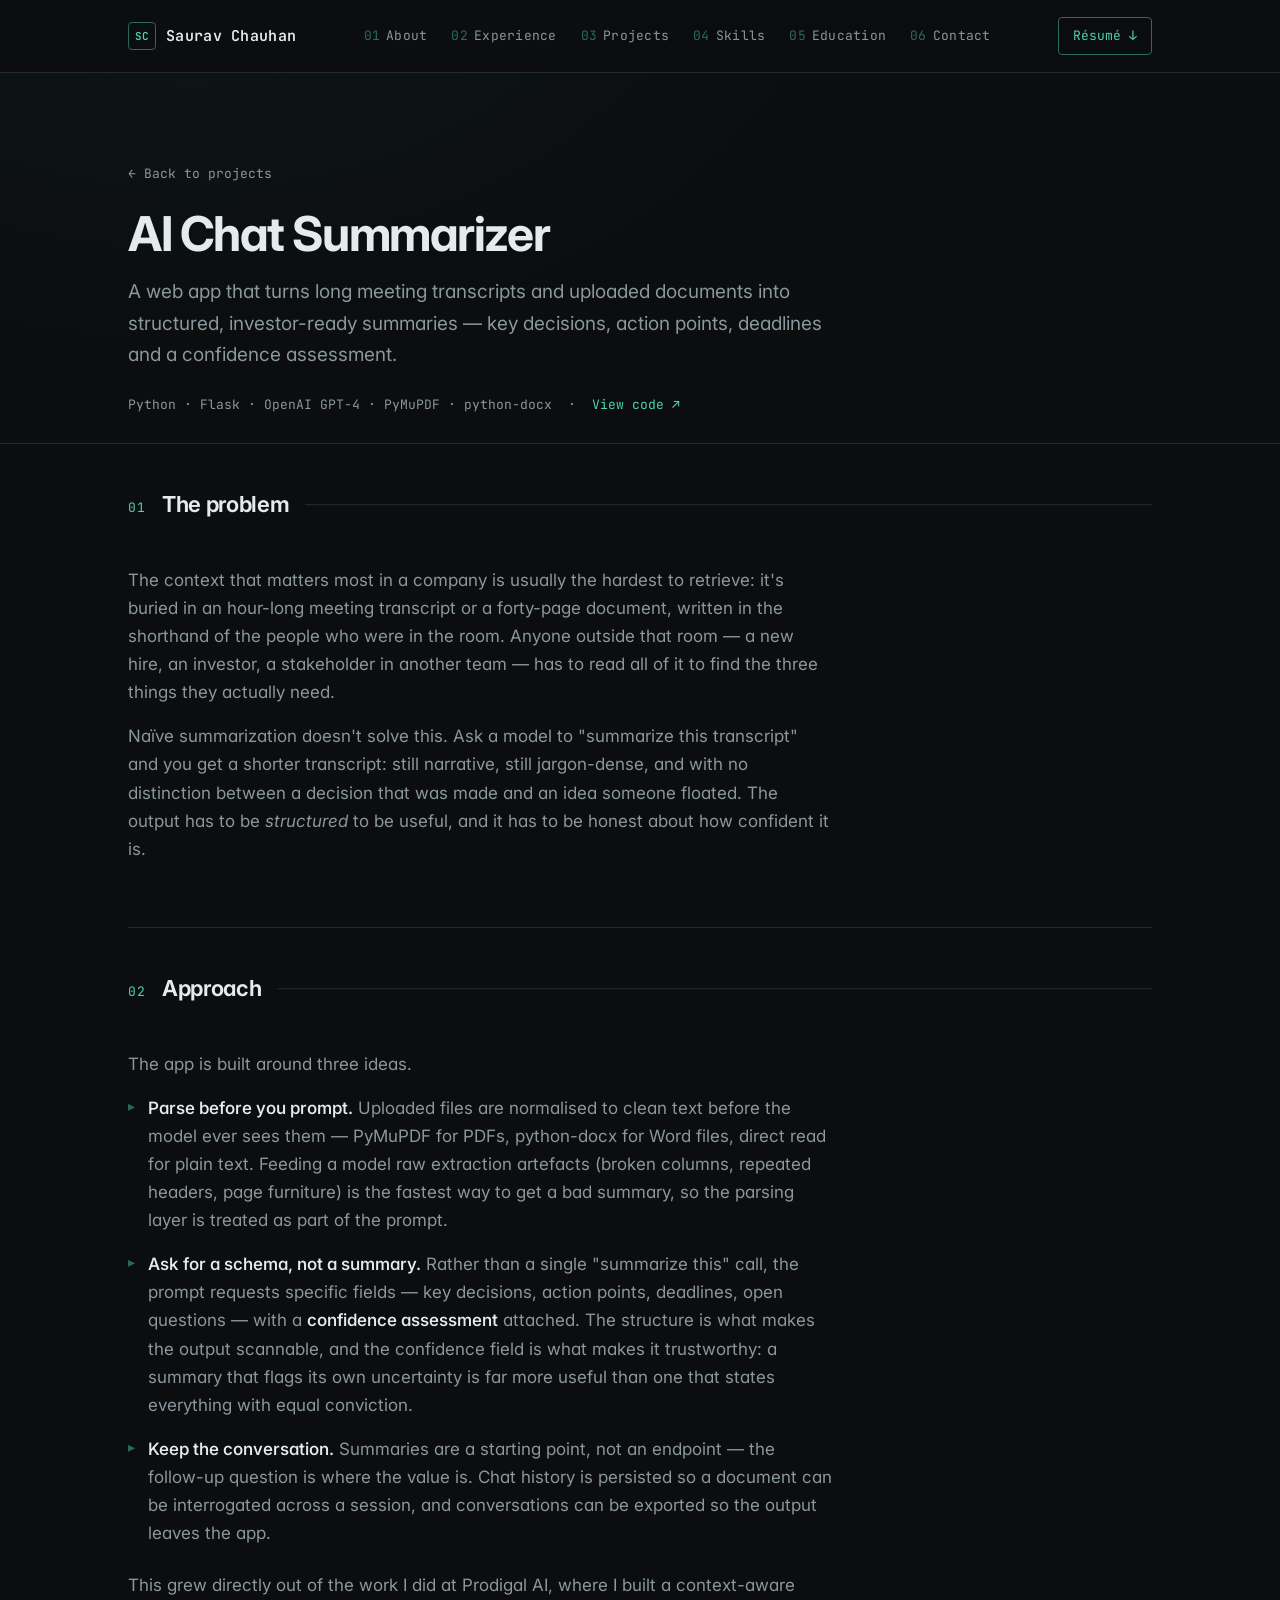
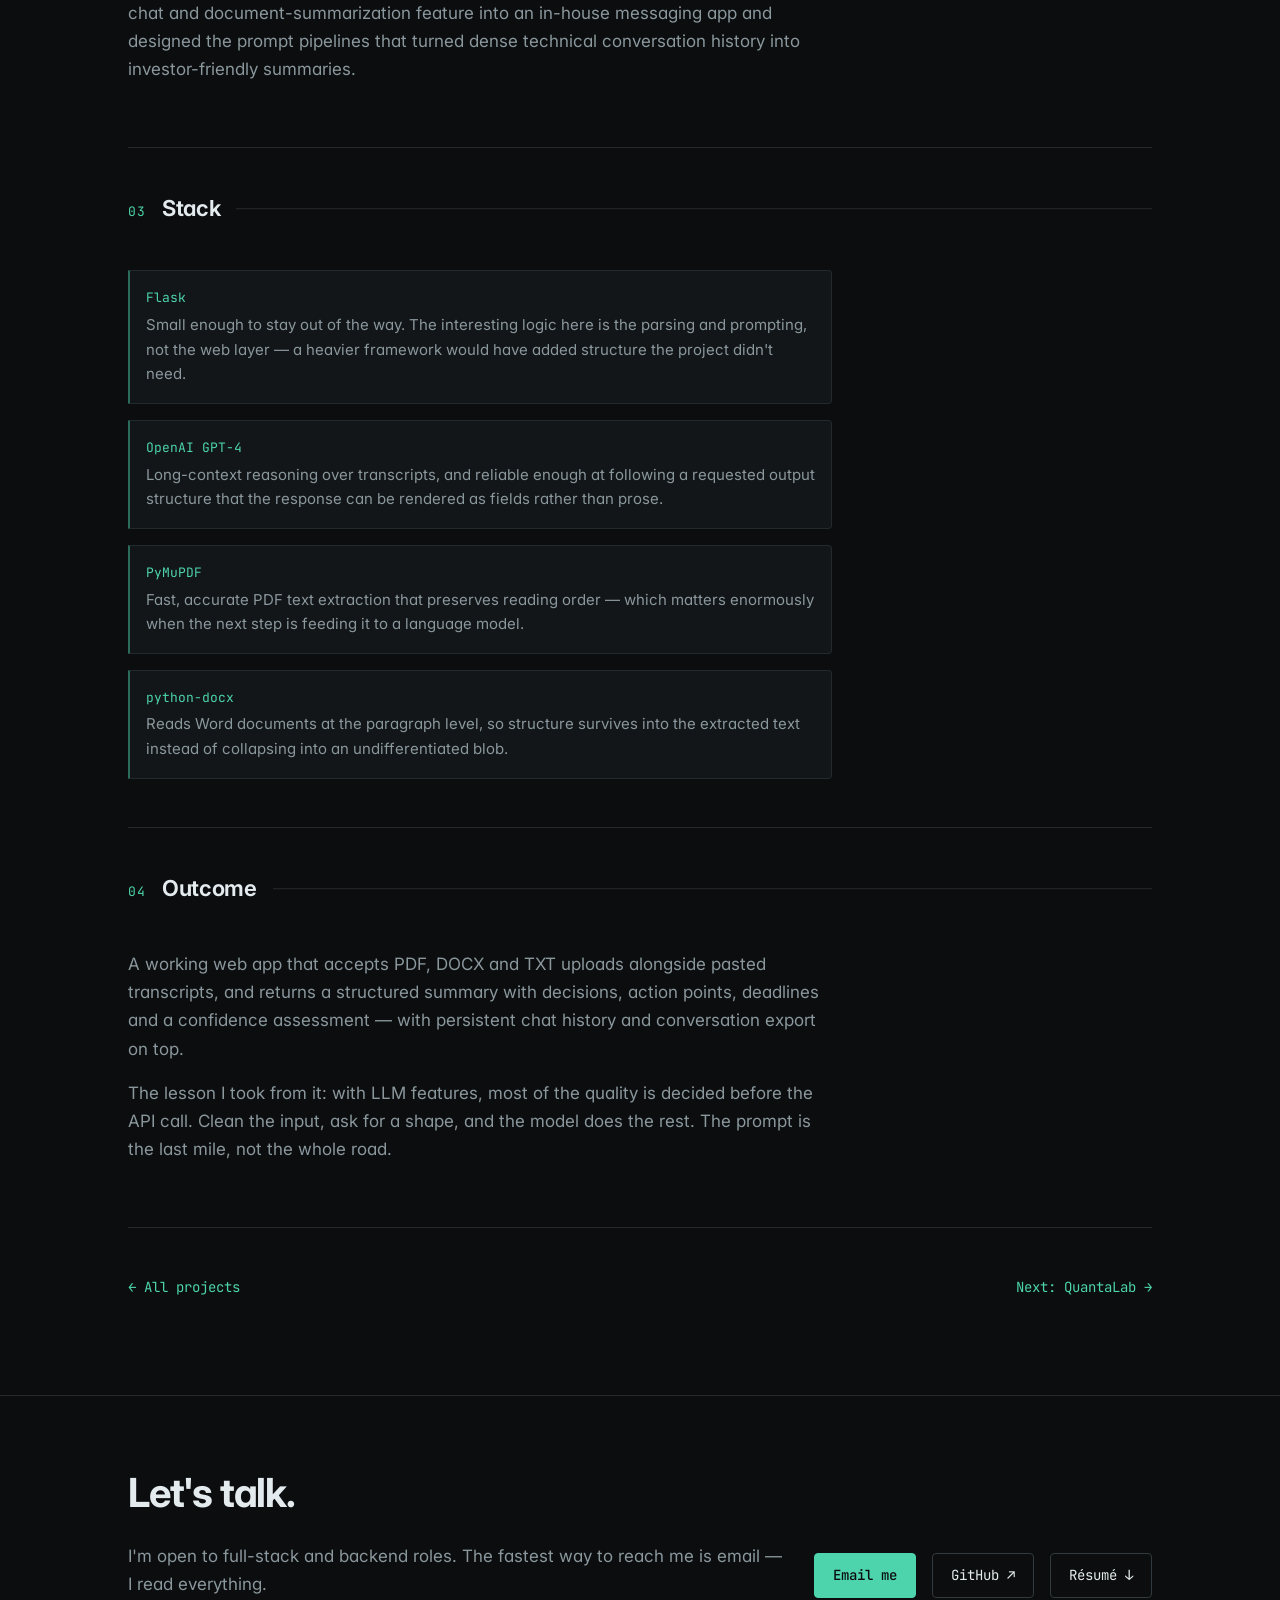
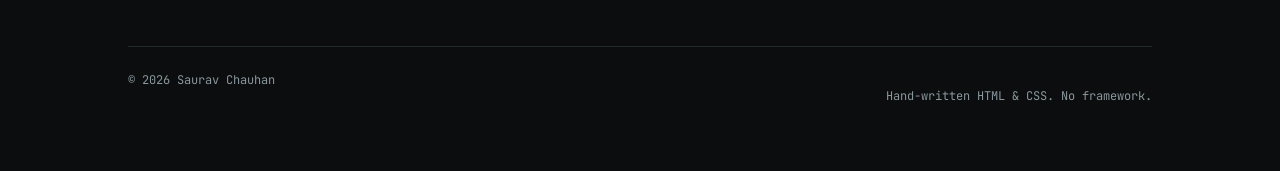
==== projects/ai-chat-summarizer.html @ 9d28c555 "Add files via upload" ====
<!DOCTYPE html>
<html lang="en" class="no-js">
<head>
<meta charset="utf-8">
<meta name="viewport" content="width=device-width, initial-scale=1">
<script>document.documentElement.classList.remove("no-js");</script>

<title>AI Chat Summarizer — Saurav Chauhan</title>
<meta name="description" content="A Flask web app that turns meeting transcripts and uploaded PDF, DOCX and TXT documents into structured, investor-ready summaries using GPT-4 — key decisions, action points, deadlines and a confidence assessment.">
<link rel="canonical" href="https://sauravchauhan666.github.io/projects/ai-chat-summarizer.html">

<meta property="og:type" content="article">
<meta property="og:url" content="https://sauravchauhan666.github.io/projects/ai-chat-summarizer.html">
<meta property="og:title" content="AI Chat Summarizer — Saurav Chauhan">
<meta property="og:description" content="A Flask web app that turns meeting transcripts and uploaded documents into structured, investor-ready summaries using GPT-4.">
<meta name="twitter:card" content="summary">

<link rel="icon" href="/favicon.svg" type="image/svg+xml">
<meta name="theme-color" content="#0b0d0e">

<link rel="preconnect" href="https://fonts.googleapis.com">
<link rel="preconnect" href="https://fonts.gstatic.com" crossorigin>
<link href="https://fonts.googleapis.com/css2?family=Inter:wght@400;500;600;700&family=JetBrains+Mono:wght@400;500&display=swap" rel="stylesheet">
<link rel="stylesheet" href="/assets/styles.css">
</head>

<body>
<a class="skip-link" href="#main">Skip to content</a>
<div class="scroll-progress" aria-hidden="true"></div>

<header class="site-header">
  <div class="container">
    <a class="brand" href="/">
      <span class="brand-mark" aria-hidden="true">SC</span>
      <span class="brand-name">Saurav Chauhan</span>
    </a>

    <nav class="nav" aria-label="Sections">
      <a href="/#about"><span class="nav-num">01</span>About</a>
      <a href="/#experience"><span class="nav-num">02</span>Experience</a>
      <a href="/#projects"><span class="nav-num">03</span>Projects</a>
      <a href="/#skills"><span class="nav-num">04</span>Skills</a>
      <a href="/#education"><span class="nav-num">05</span>Education</a>
      <a href="/#contact"><span class="nav-num">06</span>Contact</a>
    </nav>

    <div class="header-actions">
      <a class="btn-resume" href="/resume.pdf" target="_blank" rel="noopener">Résumé ↓</a>
      <button class="nav-toggle" type="button" aria-expanded="false" aria-controls="nav-mobile">Menu</button>
    </div>
  </div>

  <div class="nav-mobile" id="nav-mobile">
    <ul>
      <li><a href="/#about">01 &nbsp;About</a></li>
      <li><a href="/#experience">02 &nbsp;Experience</a></li>
      <li><a href="/#projects">03 &nbsp;Projects</a></li>
      <li><a href="/#skills">04 &nbsp;Skills</a></li>
      <li><a href="/#education">05 &nbsp;Education</a></li>
      <li><a href="/#contact">06 &nbsp;Contact</a></li>
    </ul>
  </div>
</header>

<main id="main">

  <section class="page-head">
    <div class="container" data-parallax="0.1">
      <a class="back-link" href="/#projects" data-enter>← Back to projects</a>
      <h1 data-enter><span class="mask"><span class="mask-inner">AI Chat Summarizer</span></span></h1>
      <p class="hero-summary" data-enter>
        A web app that turns long meeting transcripts and uploaded documents into structured,
        investor-ready summaries — key decisions, action points, deadlines and a confidence assessment.
      </p>
      <p class="page-meta" data-enter>
        <span>Python · Flask · OpenAI GPT-4 · PyMuPDF · python-docx</span>
        <span aria-hidden="true">·</span>
        <a href="https://github.com/SauravChauhan666/AI-Chat-Summarizer" target="_blank" rel="noopener">View code ↗</a>
      </p>
    </div>
  </section>

  <div class="container">

    <section class="detail-block reveal">
      <div class="section-head">
        <span class="section-num">01</span>
        <h2>The problem</h2>
        <span class="section-rule" aria-hidden="true"></span>
      </div>
      <div class="prose">
        <p>
          The context that matters most in a company is usually the hardest to retrieve: it's buried in an
          hour-long meeting transcript or a forty-page document, written in the shorthand of the people who
          were in the room. Anyone outside that room — a new hire, an investor, a stakeholder in another
          team — has to read all of it to find the three things they actually need.
        </p>
        <p>
          Naïve summarization doesn't solve this. Ask a model to "summarize this transcript" and you get a
          shorter transcript: still narrative, still jargon-dense, and with no distinction between a decision
          that was made and an idea someone floated. The output has to be <em>structured</em> to be useful,
          and it has to be honest about how confident it is.
        </p>
      </div>
    </section>

    <section class="detail-block reveal">
      <div class="section-head">
        <span class="section-num">02</span>
        <h2>Approach</h2>
        <span class="section-rule" aria-hidden="true"></span>
      </div>
      <div class="prose">
        <p>The app is built around three ideas.</p>
      </div>
      <ul class="bullets" style="margin-top: 1rem;">
        <li>
          <strong>Parse before you prompt.</strong> Uploaded files are normalised to clean text before the
          model ever sees them — PyMuPDF for PDFs, python-docx for Word files, direct read for plain text.
          Feeding a model raw extraction artefacts (broken columns, repeated headers, page furniture) is the
          fastest way to get a bad summary, so the parsing layer is treated as part of the prompt.
        </li>
        <li>
          <strong>Ask for a schema, not a summary.</strong> Rather than a single "summarize this" call, the
          prompt requests specific fields — key decisions, action points, deadlines, open questions — with a
          <strong>confidence assessment</strong> attached. The structure is what makes the output scannable,
          and the confidence field is what makes it trustworthy: a summary that flags its own uncertainty is
          far more useful than one that states everything with equal conviction.
        </li>
        <li>
          <strong>Keep the conversation.</strong> Summaries are a starting point, not an endpoint — the
          follow-up question is where the value is. Chat history is persisted so a document can be
          interrogated across a session, and conversations can be exported so the output leaves the app.
        </li>
      </ul>
      <div class="prose" style="margin-top: 1.5rem;">
        <p class="muted">
          This grew directly out of the work I did at Prodigal AI, where I built a context-aware chat and
          document-summarization feature into an in-house messaging app and designed the prompt pipelines
          that turned dense technical conversation history into investor-friendly summaries.
        </p>
      </div>
    </section>

    <section class="detail-block reveal">
      <div class="section-head">
        <span class="section-num">03</span>
        <h2>Stack</h2>
        <span class="section-rule" aria-hidden="true"></span>
      </div>
      <ul class="stack-list" data-stagger>
        <li>
          <span class="stack-name">Flask</span>
          <span class="stack-why">Small enough to stay out of the way. The interesting logic here is the
            parsing and prompting, not the web layer — a heavier framework would have added structure the
            project didn't need.</span>
        </li>
        <li>
          <span class="stack-name">OpenAI GPT-4</span>
          <span class="stack-why">Long-context reasoning over transcripts, and reliable enough at following
            a requested output structure that the response can be rendered as fields rather than prose.</span>
        </li>
        <li>
          <span class="stack-name">PyMuPDF</span>
          <span class="stack-why">Fast, accurate PDF text extraction that preserves reading order —
            which matters enormously when the next step is feeding it to a language model.</span>
        </li>
        <li>
          <span class="stack-name">python-docx</span>
          <span class="stack-why">Reads Word documents at the paragraph level, so structure survives into
            the extracted text instead of collapsing into an undifferentiated blob.</span>
        </li>
      </ul>
    </section>

    <section class="detail-block reveal">
      <div class="section-head">
        <span class="section-num">04</span>
        <h2>Outcome</h2>
        <span class="section-rule" aria-hidden="true"></span>
      </div>
      <div class="prose">
        <p>
          A working web app that accepts PDF, DOCX and TXT uploads alongside pasted transcripts, and returns
          a structured summary with decisions, action points, deadlines and a confidence assessment — with
          persistent chat history and conversation export on top.
        </p>
        <p class="muted">
          The lesson I took from it: with LLM features, most of the quality is decided before the API call.
          Clean the input, ask for a shape, and the model does the rest. The prompt is the last mile, not
          the whole road.
        </p>
      </div>
    </section>

    <nav class="page-nav" aria-label="Project navigation">
      <a href="/#projects">← All projects</a>
      <a href="/projects/quantalab.html">Next: QuantaLab →</a>
    </nav>

  </div>
</main>

<footer class="site-footer">
  <div class="container">
    <div class="footer-top">
      <div>
        <h2>Let's talk.</h2>
        <p class="muted prose">
          I'm open to full-stack and backend roles. The fastest way to reach me is email — I read everything.
        </p>
      </div>
      <ul class="contact-links">
        <li><a class="btn btn-primary" href="mailto:2401sauravchauhan@gmail.com">Email me</a></li>
        <li><a class="btn" href="https://github.com/SauravChauhan666" target="_blank" rel="noopener">GitHub ↗</a></li>
        <li><a class="btn" href="/resume.pdf" target="_blank" rel="noopener">Résumé ↓</a></li>
      </ul>
    </div>
    <div class="footer-bottom">
      <p>© 2026 Saurav Chauhan</p>
      <p>Hand-written HTML &amp; CSS. No framework.</p>
    </div>
  </div>
</footer>

<script src="/assets/main.js" defer></script>
</body>
</html>
---- assets/styles.css ----
/* ==========================================================================
   Saurav Chauhan — portfolio
   Single stylesheet, shared by every page.

   Structure:
     1. Tokens          design system, the only place raw values live
     2. Reset & base
     3. Layout          container, section rhythm
     4. Header / nav
     5. Hero
     6. Prose & headings
     7. Experience timeline
     8. Project cards
     9. Skills
    10. Project detail pages
    11. Footer
    12. Motion & reveal
   ========================================================================== */


/* 1. Tokens ================================================================ */

:root {
  /* Palette — near-black base, one accent used sparingly */
  --bg:          #0b0d0e;
  --surface:     #121618;
  --surface-2:   #171c1f;
  --border:      #232a2e;
  --border-lit:  #313a3f;
  --text:        #e4ebee;
  --muted:       #8a979d;
  --accent:      #4dd4ac;
  --accent-dim:  #2a6b5a;

  /* Type */
  --font-sans: "Inter", ui-sans-serif, system-ui, -apple-system, "Segoe UI", sans-serif;
  --font-mono: "JetBrains Mono", ui-monospace, "SF Mono", "Cascadia Code", Menlo, monospace;

  /* Spacing — 8px rhythm */
  --s-1: 0.5rem;
  --s-2: 1rem;
  --s-3: 1.5rem;
  --s-4: 2rem;
  --s-6: 3rem;
  --s-8: 4rem;
  --s-12: 6rem;
  --s-16: 8rem;

  /* Measure */
  --container: 68rem;
  --prose: 44rem;

  --radius: 4px;
  --ease: cubic-bezier(0.4, 0, 0.2, 1);
  /* Decelerating curve for entrances — fast out of the gate, long soft landing */
  --ease-out: cubic-bezier(0.22, 1, 0.36, 1);
}


/* 2. Reset & base ========================================================== */

*,
*::before,
*::after { box-sizing: border-box; }

* { margin: 0; }

html {
  -webkit-text-size-adjust: 100%;
  scroll-behavior: smooth;
  /* Sticky header is ~4.5rem; keep anchored sections clear of it */
  scroll-padding-top: 6rem;
}

/* main.js runs its own eased scrolling and animates anchor jumps itself.
   Native smooth scrolling would fight it, so it is switched off once JS is in. */
html.js-scroll { scroll-behavior: auto; }

body {
  background: var(--bg);
  color: var(--text);
  font-family: var(--font-sans);
  font-size: 1.0625rem;
  line-height: 1.65;
  font-feature-settings: "cv02", "cv03", "cv04", "cv11";
  -webkit-font-smoothing: antialiased;
  text-rendering: optimizeLegibility;
  /* Faint top-left glow so the near-black never reads as flat */
  background-image:
    radial-gradient(60rem 40rem at 15% -10%, rgba(77, 212, 172, 0.055), transparent 70%);
  background-repeat: no-repeat;
  background-attachment: fixed;
}

img, svg { display: block; max-width: 100%; }

a {
  color: var(--accent);
  text-decoration: none;
  transition: color 150ms var(--ease);
}

a:hover { color: var(--text); }

/* Visible focus on every interactive element — dark themes lose these easily */
a:focus-visible,
button:focus-visible {
  outline: 2px solid var(--accent);
  outline-offset: 3px;
  border-radius: 2px;
}

::selection {
  background: var(--accent);
  color: var(--bg);
}

.skip-link {
  position: absolute;
  left: var(--s-2);
  top: -4rem;
  z-index: 100;
  padding: var(--s-1) var(--s-2);
  background: var(--accent);
  color: var(--bg);
  font-family: var(--font-mono);
  font-size: 0.8125rem;
  border-radius: var(--radius);
  transition: top 150ms var(--ease);
}

.skip-link:focus {
  top: var(--s-2);
  color: var(--bg);
}


/* 3. Layout ================================================================ */

.container {
  width: 100%;
  max-width: var(--container);
  margin-inline: auto;
  padding-inline: var(--s-3);
}

@media (min-width: 48rem) {
  .container { padding-inline: var(--s-4); }
}

.section {
  padding-block: var(--s-12);
  border-top: 1px solid var(--border);
}

.section:first-of-type { border-top: 0; }

.prose { max-width: var(--prose); }


/* 4. Header / nav ========================================================== */

.site-header {
  position: sticky;
  top: 0;
  z-index: 50;
  background: rgba(11, 13, 14, 0.82);
  backdrop-filter: blur(12px);
  -webkit-backdrop-filter: blur(12px);
  border-bottom: 1px solid var(--border);
}

.site-header .container {
  display: flex;
  align-items: center;
  justify-content: space-between;
  gap: var(--s-3);
  height: 4.5rem;
}

.brand {
  display: inline-flex;
  align-items: center;
  gap: 0.625rem;
  font-family: var(--font-mono);
  font-size: 0.9375rem;
  font-weight: 600;
  color: var(--text);
  letter-spacing: 0.02em;
}

.brand:hover { color: var(--accent); }

/* On narrow phones the résumé button and menu toggle leave no room for the full
   name — drop to the SC mark. The <h1> two lines down still says it in full. */
.brand-name { display: none; }

@media (min-width: 26rem) {
  .brand-name { display: inline; white-space: nowrap; }
}

.brand-mark {
  display: grid;
  place-items: center;
  width: 1.75rem;
  height: 1.75rem;
  border: 1px solid var(--accent-dim);
  border-radius: var(--radius);
  color: var(--accent);
  font-size: 0.6875rem;
  letter-spacing: 0.04em;
}

.nav {
  display: none;
  align-items: center;
  gap: var(--s-3);
}

/* Six numbered links + brand + résumé button need real room before unstacking */
@media (min-width: 64rem) {
  .nav { display: flex; }
}

.nav a {
  font-family: var(--font-mono);
  font-size: 0.8125rem;
  color: var(--muted);
  letter-spacing: 0.02em;
  padding-block: 0.25rem;
  border-bottom: 1px solid transparent;
}

.nav a:hover { color: var(--text); }

/* Scroll-spy state, set by main.js */
.nav a.is-active {
  color: var(--accent);
  border-bottom-color: var(--accent);
}

.nav-num {
  color: var(--accent-dim);
  margin-right: 0.375rem;
}

.nav a:hover .nav-num,
.nav a.is-active .nav-num { color: var(--accent); }

/* Resume button — the one persistent call to action */
.btn-resume {
  display: inline-flex;
  align-items: center;
  gap: 0.5rem;
  padding: 0.4375rem 0.875rem;
  border: 1px solid var(--accent-dim);
  border-radius: var(--radius);
  font-family: var(--font-mono);
  font-size: 0.8125rem;
  color: var(--accent);
  white-space: nowrap;
  transition: background 150ms var(--ease), border-color 150ms var(--ease),
              color 150ms var(--ease), transform 200ms var(--ease-out);
}

.btn-resume:hover {
  background: rgba(77, 212, 172, 0.1);
  border-color: var(--accent);
  color: var(--accent);
}

/* Mobile menu toggle */
.nav-toggle {
  display: inline-flex;
  align-items: center;
  gap: 0.5rem;
  background: none;
  border: 1px solid var(--border-lit);
  border-radius: var(--radius);
  color: var(--muted);
  font-family: var(--font-mono);
  font-size: 0.8125rem;
  padding: 0.4375rem 0.75rem;
  cursor: pointer;
  transition: color 150ms var(--ease), border-color 150ms var(--ease);
}

.nav-toggle:hover { color: var(--text); border-color: var(--accent-dim); }

@media (min-width: 64rem) {
  .nav-toggle { display: none; }
}

.header-actions {
  display: flex;
  align-items: center;
  gap: var(--s-2);
}

/* Mobile drawer */
.nav-mobile {
  display: none;
  border-top: 1px solid var(--border);
  background: var(--bg);
}

.nav-mobile.is-open { display: block; }

@media (min-width: 64rem) {
  .nav-mobile.is-open { display: none; }
}

.nav-mobile ul {
  list-style: none;
  padding: var(--s-2) 0;
  margin: 0;
}

.nav-mobile a {
  display: block;
  padding: 0.625rem var(--s-3);
  font-family: var(--font-mono);
  font-size: 0.9375rem;
  color: var(--muted);
}

.nav-mobile a:hover { color: var(--accent); background: var(--surface); }


/* 5. Hero ================================================================== */

.hero {
  padding-block: clamp(var(--s-8), 12vw, var(--s-16)) var(--s-12);
}

.hero-eyebrow {
  display: inline-flex;
  align-items: center;
  gap: 0.5rem;
  font-family: var(--font-mono);
  font-size: 0.8125rem;
  letter-spacing: 0.06em;
  text-transform: uppercase;
  color: var(--muted);
  margin-bottom: var(--s-3);
}

.status-dot {
  width: 0.5rem;
  height: 0.5rem;
  border-radius: 50%;
  background: var(--accent);
  box-shadow: 0 0 0 3px rgba(77, 212, 172, 0.15);
}

.hero h1 {
  font-size: clamp(2.5rem, 7vw, 4.5rem);
  line-height: 1.02;
  letter-spacing: -0.035em;
  font-weight: 700;
  margin-bottom: var(--s-3);
}

.hero-role {
  font-family: var(--font-mono);
  font-size: clamp(0.875rem, 2vw, 1rem);
  color: var(--accent);
  letter-spacing: 0.01em;
  margin-bottom: var(--s-3);
}

.hero-role .sep { color: var(--border-lit); margin-inline: 0.5rem; }

.hero-summary {
  max-width: var(--prose);
  font-size: clamp(1.0625rem, 2vw, 1.1875rem);
  color: var(--muted);
  margin-bottom: var(--s-4);
}

.hero-summary strong { color: var(--text); font-weight: 500; }

.hero-actions {
  display: flex;
  flex-wrap: wrap;
  gap: var(--s-2);
}

.btn {
  display: inline-flex;
  align-items: center;
  gap: 0.5rem;
  padding: 0.625rem 1.125rem;
  border-radius: var(--radius);
  font-family: var(--font-mono);
  font-size: 0.875rem;
  border: 1px solid var(--border-lit);
  color: var(--text);
  transition: background 150ms var(--ease), border-color 150ms var(--ease),
              color 150ms var(--ease), transform 200ms var(--ease-out);
}

.btn:hover { border-color: var(--accent-dim); color: var(--accent); background: var(--surface); }

.btn-primary {
  background: var(--accent);
  border-color: var(--accent);
  color: var(--bg);
  font-weight: 500;
}

.btn-primary:hover {
  background: #5ee0b8;
  border-color: #5ee0b8;
  color: var(--bg);
}


/* 6. Prose & headings ====================================================== */

.section-head {
  display: flex;
  align-items: baseline;
  gap: var(--s-2);
  margin-bottom: var(--s-6);
}

.section-num {
  font-family: var(--font-mono);
  font-size: 0.8125rem;
  color: var(--accent);
  letter-spacing: 0.08em;
  flex-shrink: 0;
}

.section-head h2 {
  font-size: clamp(1.5rem, 3vw, 2rem);
  line-height: 1.15;
  letter-spacing: -0.02em;
  font-weight: 650;
}

/* Hairline that runs to the right edge of the heading row */
.section-rule {
  flex: 1;
  height: 1px;
  background: var(--border);
  transform: translateY(-0.4em);
}

.lead { font-size: 1.125rem; }

p + p { margin-top: var(--s-2); }

.muted { color: var(--muted); }

.mono {
  font-family: var(--font-mono);
  font-size: 0.8125rem;
  letter-spacing: 0.02em;
}


/* 7. Experience timeline =================================================== */

.timeline {
  display: grid;
  gap: var(--s-8);
}

.job {
  display: grid;
  gap: var(--s-2);
}

@media (min-width: 56rem) {
  .job {
    grid-template-columns: 11rem 1fr;
    gap: var(--s-4);
  }
}

.job-date {
  font-family: var(--font-mono);
  font-size: 0.8125rem;
  color: var(--muted);
  letter-spacing: 0.02em;
  padding-top: 0.3rem;
}

.job-body {
  position: relative;
  padding-left: var(--s-3);
  border-left: 1px solid var(--border);
}

/* Node on the timeline rail */
.job-body::before {
  content: "";
  position: absolute;
  left: -4.5px;
  top: 0.7rem;
  width: 8px;
  height: 8px;
  border-radius: 50%;
  background: var(--accent);
}

.job h3 {
  font-size: 1.25rem;
  font-weight: 600;
  letter-spacing: -0.01em;
}

.job-role {
  font-family: var(--font-mono);
  font-size: 0.8125rem;
  color: var(--accent);
  margin-bottom: var(--s-2);
}

.job-role .sep { color: var(--border-lit); margin-inline: 0.5rem; }

.job-meta {
  font-family: var(--font-mono);
  font-size: 0.75rem;
  color: var(--muted);
  margin-bottom: var(--s-2);
}

.bullets {
  list-style: none;
  padding: 0;
  display: grid;
  gap: var(--s-2);
  max-width: var(--prose);
}

.bullets li {
  position: relative;
  padding-left: 1.25rem;
  color: var(--muted);
}

.bullets li::before {
  content: "▸";
  position: absolute;
  left: 0;
  color: var(--accent-dim);
  font-size: 0.875rem;
}

.bullets strong { color: var(--text); font-weight: 550; }


/* 8. Project cards ========================================================= */

.card-grid {
  display: grid;
  gap: var(--s-3);
  grid-template-columns: 1fr;
}

@media (min-width: 44rem) {
  .card-grid { grid-template-columns: repeat(2, 1fr); }
}

@media (min-width: 68rem) {
  .card-grid { grid-template-columns: repeat(3, 1fr); }
}

.card {
  display: flex;
  flex-direction: column;
  gap: var(--s-2);
  padding: var(--s-3);
  background: var(--surface);
  border: 1px solid var(--border);
  border-radius: var(--radius);
  transition: border-color 200ms var(--ease), background 200ms var(--ease), transform 200ms var(--ease);
}

.card:hover {
  border-color: var(--accent-dim);
  background: var(--surface-2);
  transform: translateY(-2px);
}

.card-index {
  font-family: var(--font-mono);
  font-size: 0.75rem;
  color: var(--accent-dim);
  letter-spacing: 0.08em;
}

.card h3 {
  font-size: 1.125rem;
  font-weight: 600;
  letter-spacing: -0.01em;
}

.card h3 a { color: var(--text); }

.card:hover h3 a { color: var(--accent); }

.card p {
  color: var(--muted);
  font-size: 0.9375rem;
  flex: 1;
}

.tags {
  display: flex;
  flex-wrap: wrap;
  gap: 0.375rem;
  list-style: none;
  padding: 0;
}

.tags li {
  font-family: var(--font-mono);
  font-size: 0.6875rem;
  letter-spacing: 0.02em;
  color: var(--muted);
  padding: 0.1875rem 0.5rem;
  border: 1px solid var(--border-lit);
  border-radius: 2px;
}

.card-links {
  display: flex;
  gap: var(--s-2);
  font-family: var(--font-mono);
  font-size: 0.8125rem;
  padding-top: var(--s-1);
  border-top: 1px solid var(--border);
}


/* 9. Skills ================================================================ */

.skills-grid {
  display: grid;
  gap: var(--s-4);
  grid-template-columns: 1fr;
}

@media (min-width: 44rem) {
  .skills-grid { grid-template-columns: repeat(2, 1fr); }
}

@media (min-width: 68rem) {
  .skills-grid { grid-template-columns: repeat(3, 1fr); }
}

.skill-group h3 {
  font-family: var(--font-mono);
  font-size: 0.75rem;
  text-transform: uppercase;
  letter-spacing: 0.1em;
  color: var(--accent);
  padding-bottom: var(--s-1);
  margin-bottom: var(--s-2);
  border-bottom: 1px solid var(--border);
}

.skill-group ul {
  list-style: none;
  padding: 0;
  display: flex;
  flex-wrap: wrap;
  gap: 0.375rem;
}

.skill-group li {
  font-family: var(--font-mono);
  font-size: 0.75rem;
  color: var(--muted);
  padding: 0.25rem 0.5rem;
  background: var(--surface);
  border: 1px solid var(--border);
  border-radius: 2px;
}

/* Education / certifications */
.edu {
  display: grid;
  gap: var(--s-2);
  max-width: var(--prose);
}

@media (min-width: 56rem) {
  .edu { grid-template-columns: 11rem 1fr; gap: var(--s-4); max-width: none; }
}

.edu h3 { font-size: 1.125rem; font-weight: 600; }


/* 10. Project detail pages ================================================= */

.page-head {
  padding-block: var(--s-8) var(--s-6);
  border-bottom: 1px solid var(--border);
}

.back-link {
  display: inline-flex;
  align-items: center;
  gap: 0.5rem;
  font-family: var(--font-mono);
  font-size: 0.8125rem;
  color: var(--muted);
  margin-bottom: var(--s-3);
}

.back-link:hover { color: var(--accent); }

.page-head h1 {
  font-size: clamp(2rem, 5vw, 3rem);
  line-height: 1.08;
  letter-spacing: -0.03em;
  font-weight: 700;
  margin-bottom: var(--s-2);
}

.page-head .hero-summary { margin-bottom: var(--s-3); }

.page-meta {
  display: flex;
  flex-wrap: wrap;
  align-items: center;
  gap: var(--s-2);
  font-family: var(--font-mono);
  font-size: 0.8125rem;
  color: var(--muted);
}

/* Numbered content blocks on detail pages */
.detail-block { padding-block: var(--s-6); border-top: 1px solid var(--border); }
.detail-block:first-of-type { border-top: 0; }

.detail-block h2 {
  font-size: 1.375rem;
  font-weight: 650;
  letter-spacing: -0.015em;
}

.detail-block p,
.detail-block .bullets { color: var(--muted); }

.detail-block .prose p { margin-bottom: var(--s-2); }

/* Definition-style stack list: tool + why that tool */
.stack-list {
  display: grid;
  gap: var(--s-2);
  max-width: var(--prose);
  list-style: none;
  padding: 0;
}

.stack-list li {
  display: grid;
  gap: 0.25rem;
  padding: var(--s-2);
  background: var(--surface);
  border: 1px solid var(--border);
  border-left: 2px solid var(--accent-dim);
  border-radius: 0 var(--radius) var(--radius) 0;
}

.stack-list dt,
.stack-list .stack-name {
  font-family: var(--font-mono);
  font-size: 0.8125rem;
  color: var(--accent);
}

.stack-list .stack-why { color: var(--muted); font-size: 0.9375rem; }

/* Outcome metrics */
.metrics {
  display: grid;
  gap: var(--s-2);
  grid-template-columns: 1fr;
  margin-bottom: var(--s-3);
}

@media (min-width: 34rem) {
  .metrics { grid-template-columns: repeat(2, 1fr); }
}

@media (min-width: 44rem) {
  .metrics { grid-template-columns: repeat(3, 1fr); }
}

.metric {
  padding: var(--s-3);
  background: var(--surface);
  border: 1px solid var(--border);
  border-radius: var(--radius);
}

.metric-value {
  font-family: var(--font-mono);
  font-size: clamp(1.5rem, 4vw, 2rem);
  color: var(--accent);
  line-height: 1.1;
  letter-spacing: -0.02em;
  /* Counters animate through many digit widths — tabular stops the layout jittering */
  font-variant-numeric: tabular-nums;
}

.metric-label {
  font-size: 0.875rem;
  color: var(--muted);
  margin-top: 0.375rem;
}

/* Next/prev project navigation */
.page-nav {
  display: flex;
  flex-wrap: wrap;
  gap: var(--s-2);
  justify-content: space-between;
  padding-block: var(--s-6);
  border-top: 1px solid var(--border);
  font-family: var(--font-mono);
  font-size: 0.875rem;
}


/* 11. Footer =============================================================== */

.site-footer {
  border-top: 1px solid var(--border);
  padding-block: var(--s-8);
  margin-top: var(--s-6);
}

.footer-top {
  display: grid;
  gap: var(--s-4);
  margin-bottom: var(--s-6);
}

@media (min-width: 56rem) {
  .footer-top { grid-template-columns: 1fr auto; align-items: end; }
}

.footer-top h2 {
  font-size: clamp(1.75rem, 4vw, 2.5rem);
  letter-spacing: -0.03em;
  font-weight: 700;
  margin-bottom: var(--s-2);
}

.contact-links {
  display: flex;
  flex-wrap: wrap;
  gap: var(--s-2);
  list-style: none;
  padding: 0;
}

.footer-bottom {
  display: flex;
  flex-wrap: wrap;
  gap: var(--s-2);
  justify-content: space-between;
  padding-top: var(--s-3);
  border-top: 1px solid var(--border);
  font-family: var(--font-mono);
  font-size: 0.75rem;
  color: var(--muted);
}


/* 12. Motion =============================================================== */

/* --- Scroll progress bar --- */

.scroll-progress {
  position: fixed;
  inset: 0 0 auto 0;
  height: 2px;
  z-index: 60;
  background: var(--accent);
  transform: scaleX(0);
  transform-origin: 0 50%;
  will-change: transform;
  pointer-events: none;
}

/* --- Header hide on scroll down --- */

.site-header {
  transition: transform 350ms var(--ease-out);
  will-change: transform;
}

.site-header.is-hidden { transform: translateY(-100%); }

/* --- Entrance: hero and page headers, staggered via --d --- */

[data-enter] {
  opacity: 0;
  transform: translateY(1.25rem);
  transition: opacity 700ms var(--ease-out), transform 700ms var(--ease-out);
  transition-delay: var(--d, 0ms);
}

[data-enter].is-entered {
  opacity: 1;
  transform: none;
}

/* Masked line reveal — the text slides up out of a clipped box.
   Needs the padding, or descenders in "y" and "g" get shaved off. */
.mask {
  display: block;
  overflow: hidden;
  padding-bottom: 0.12em;
  margin-bottom: -0.12em;
}

.mask-inner {
  display: block;
  transform: translateY(110%);
  transition: transform 900ms var(--ease-out);
  transition-delay: var(--d, 0ms);
}

.is-entered .mask-inner,
.mask-inner.is-entered { transform: none; }

/* --- Reveal on scroll --- */

.reveal {
  opacity: 0;
  transform: translateY(16px);
  transition: opacity 650ms var(--ease-out), transform 650ms var(--ease-out);
  transition-delay: var(--d, 0ms);
}

.reveal.is-visible {
  opacity: 1;
  transform: none;
}

/* --- Marquee --- */

.marquee {
  overflow: hidden;
  border-block: 1px solid var(--border);
  padding-block: 0.875rem;
  /* Fade the ends so items enter and leave instead of being chopped off */
  -webkit-mask-image: linear-gradient(90deg, transparent, #000 6%, #000 94%, transparent);
          mask-image: linear-gradient(90deg, transparent, #000 6%, #000 94%, transparent);
}

.marquee-track {
  display: flex;
  width: max-content;
  animation: marquee 46s linear infinite;
  will-change: transform;
}

.marquee:hover .marquee-track,
.marquee:focus-within .marquee-track { animation-play-state: paused; }

.marquee-group {
  display: flex;
  align-items: center;
  gap: 2.5rem;
  padding-right: 2.5rem;
  flex-shrink: 0;
}

.marquee-group span {
  font-family: var(--font-mono);
  font-size: 0.8125rem;
  letter-spacing: 0.06em;
  text-transform: uppercase;
  color: var(--muted);
  white-space: nowrap;
  transition: color 200ms var(--ease);
}

.marquee-group span::after {
  content: "·";
  margin-left: 2.5rem;
  color: var(--accent-dim);
}

.marquee:hover .marquee-group span { color: var(--text); }

/* The track holds two identical groups; -50% lands exactly on the seam */
@keyframes marquee {
  from { transform: translate3d(0, 0, 0); }
  to   { transform: translate3d(-50%, 0, 0); }
}

/* --- Card hover sheen --- */

.card {
  position: relative;
  overflow: hidden;
}

.card::after {
  content: "";
  position: absolute;
  inset: 0;
  background: radial-gradient(24rem 16rem at var(--mx, 50%) var(--my, 0%),
                              rgba(77, 212, 172, 0.07), transparent 60%);
  opacity: 0;
  transition: opacity 300ms var(--ease);
  pointer-events: none;
}

.card:hover::after { opacity: 1; }

/* --- Parallax --- */

[data-parallax] { will-change: transform; }

/* --- Fallbacks --- */

/* If main.js never runs, nothing may stay invisible or half-revealed */
.no-js .reveal,
.no-js [data-enter] { opacity: 1; transform: none; }

.no-js .mask-inner { transform: none; }

@media (prefers-reduced-motion: reduce) {
  html { scroll-behavior: auto; }

  *,
  *::before,
  *::after {
    animation-duration: 0.01ms !important;
    animation-iteration-count: 1 !important;
    transition-duration: 0.01ms !important;
    scroll-behavior: auto !important;
  }

  .reveal,
  [data-enter] { opacity: 1; transform: none; }

  .mask-inner { transform: none; }

  .marquee-track { animation: none; }

  .scroll-progress { display: none; }
}


/* 404 ====================================================================== */

.error-page {
  min-height: 70vh;
  display: grid;
  place-content: center;
  text-align: center;
  gap: var(--s-3);
  padding-block: var(--s-12);
}

.error-code {
  font-family: var(--font-mono);
  font-size: clamp(3rem, 12vw, 6rem);
  color: var(--accent);
  line-height: 1;
  letter-spacing: -0.04em;
}
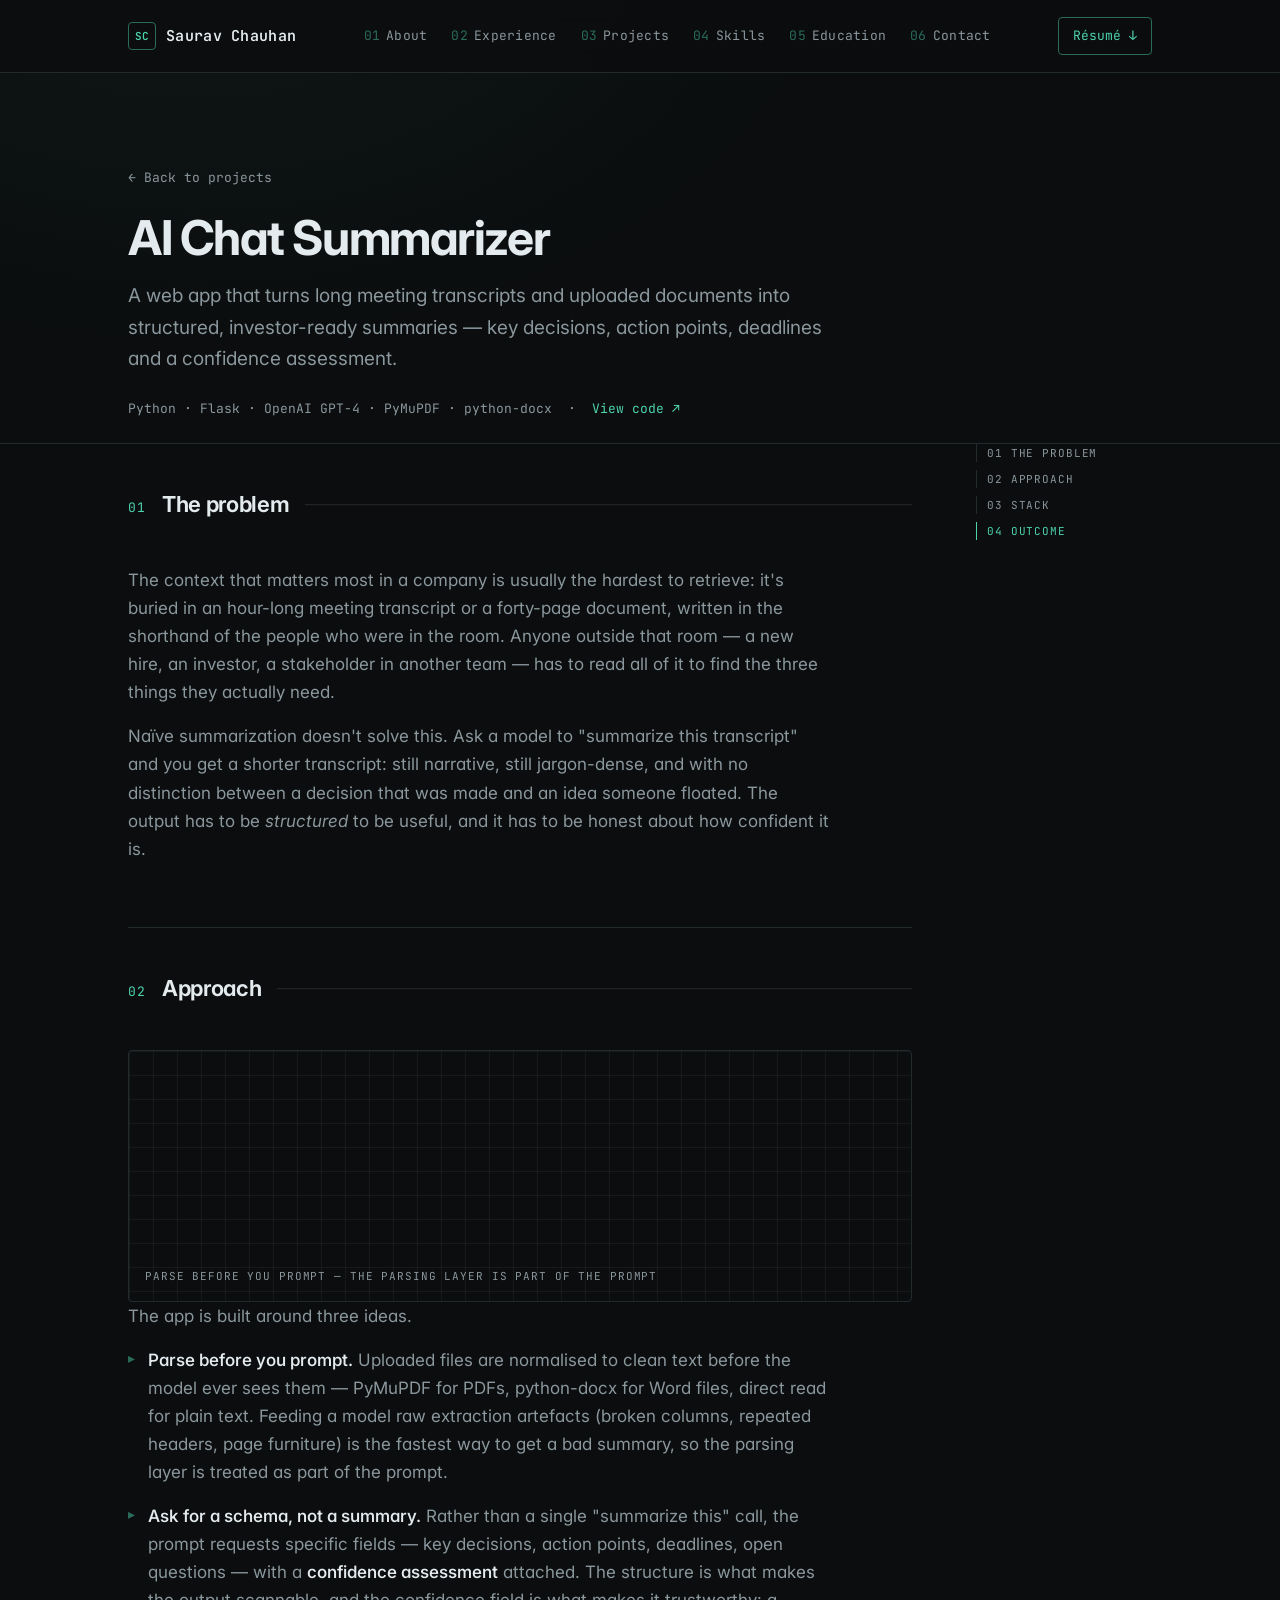
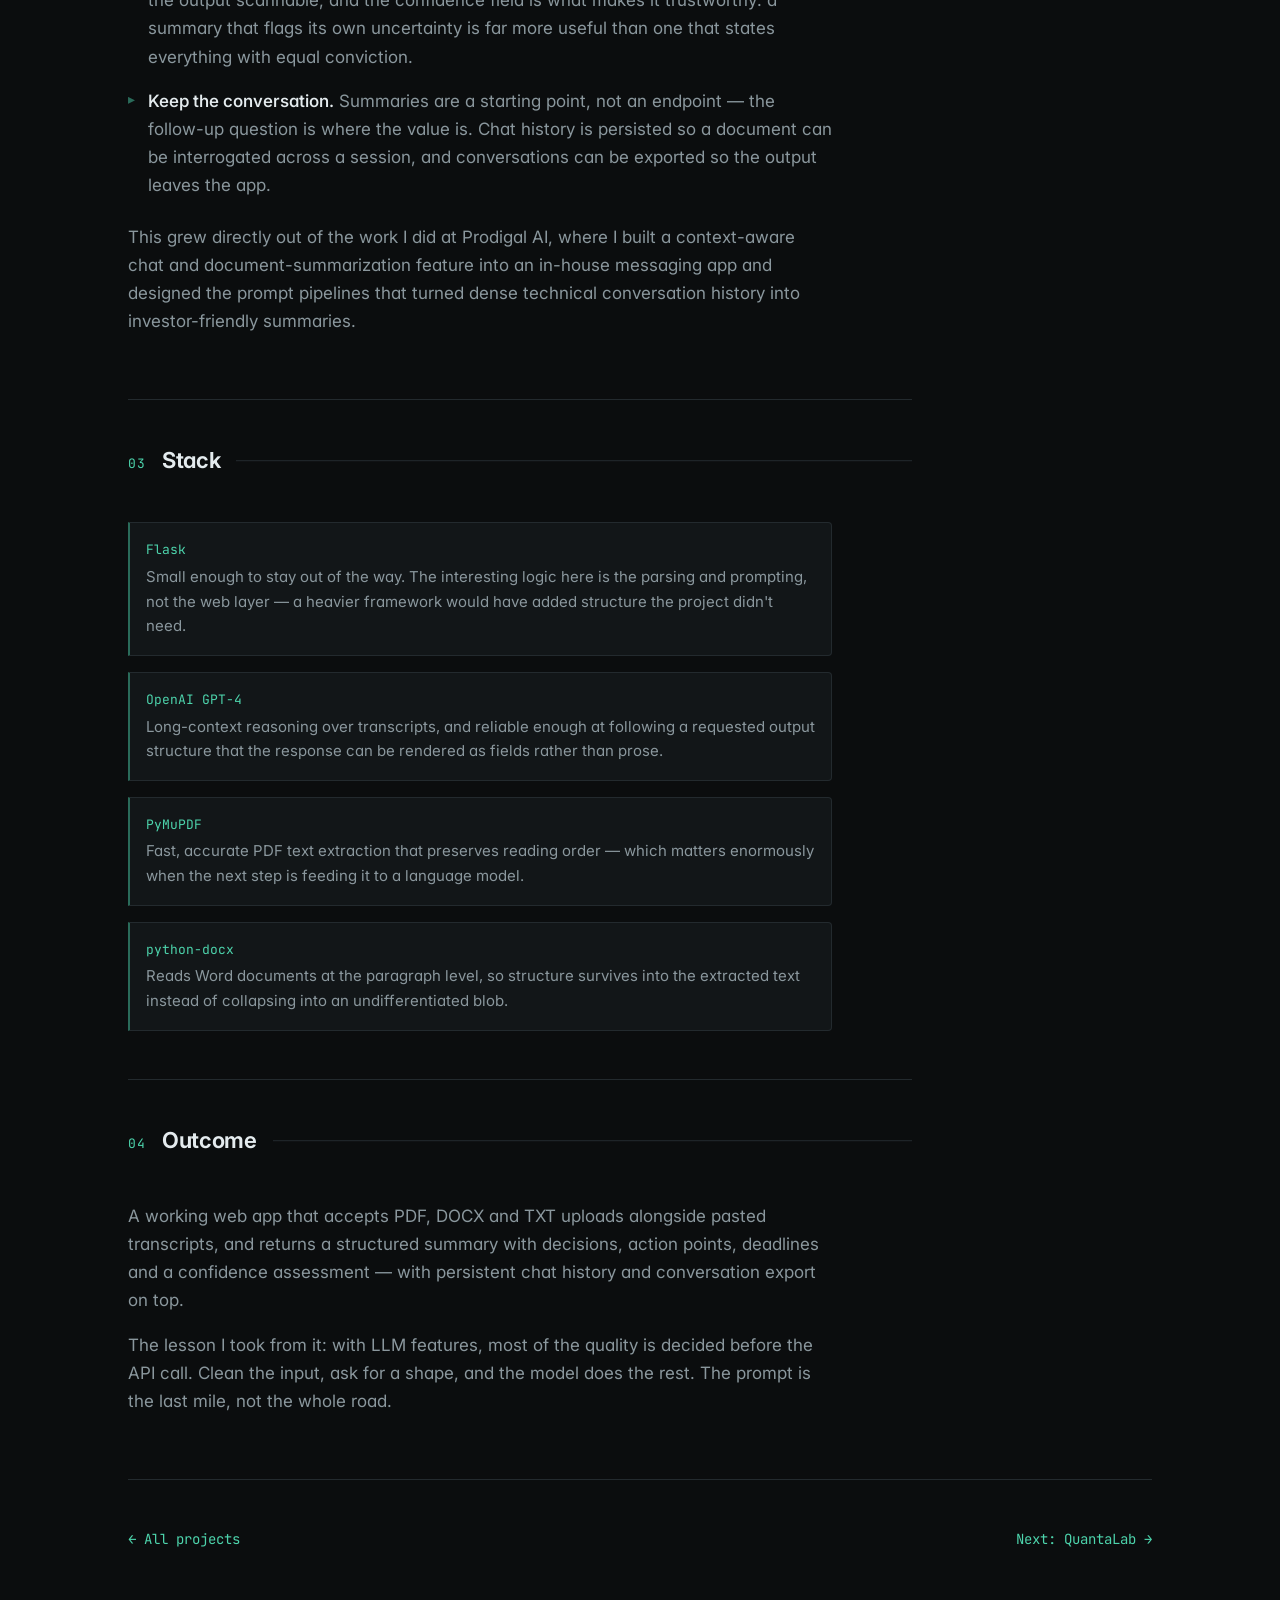
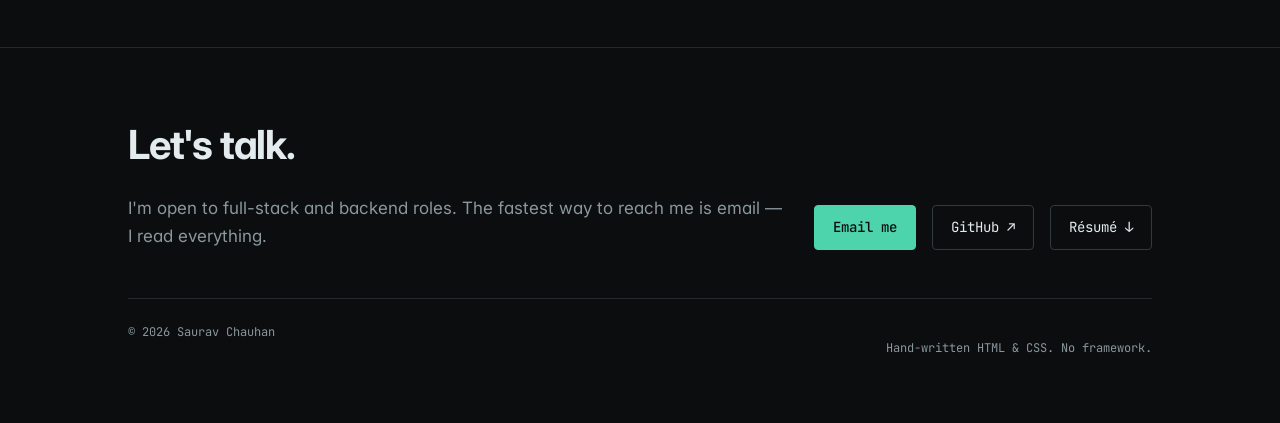
==== commit d57525c1: "Add files via upload" ====
--- a/projects/ai-chat-summarizer.html
+++ b/projects/ai-chat-summarizer.html
@@ -81,8 +81,10 @@
   </section>
 
   <div class="container">
-
-    <section class="detail-block reveal">
+   <div class="detail-grid">
+    <div>
+
+    <section id="s1" class="detail-block reveal">
       <div class="section-head">
         <span class="section-num">01</span>
         <h2>The problem</h2>
@@ -104,12 +106,50 @@
       </div>
     </section>
 
-    <section class="detail-block reveal">
+    <section id="s2" class="detail-block reveal">
       <div class="section-head">
         <span class="section-num">02</span>
         <h2>Approach</h2>
         <span class="section-rule" aria-hidden="true"></span>
       </div>
+
+      <figure class="figure grid-ground" data-draw data-reveal="figure">
+        <svg viewBox="0 0 640 150" role="img" aria-labelledby="fig-a">
+          <title id="fig-a">Pipeline: PDF, DOCX and TXT uploads are parsed to clean text, sent to GPT-4 with a schema prompt, and returned as structured fields</title>
+          <g fill="none" stroke="var(--border-lit)" stroke-width="1">
+            <rect class="fill" style="--i:0" x="8"   y="34" width="104" height="64" rx="3"/>
+            <rect class="fill" style="--i:1" x="168" y="34" width="104" height="64" rx="3"/>
+            <rect class="fill" style="--i:2" x="328" y="34" width="104" height="64" rx="3" fill="var(--accent-soft)" stroke="var(--accent-dim)"/>
+            <rect class="fill" style="--i:4" x="488" y="34" width="144" height="64" rx="3"/>
+          </g>
+          <g fill="none" stroke="var(--accent-dim)" stroke-width="1.25">
+            <path class="stroke" style="--i:0" pathLength="100" d="M112 66 H168"/>
+            <path class="stroke" style="--i:1" pathLength="100" d="M272 66 H328"/>
+            <path class="stroke" style="--i:3" pathLength="100" d="M432 66 H488"/>
+          </g>
+          <g fill="var(--accent-dim)">
+            <path class="fill" style="--i:0" d="M168 66 l-6 -3.5 v7 z"/>
+            <path class="fill" style="--i:1" d="M328 66 l-6 -3.5 v7 z"/>
+            <path class="fill" style="--i:3" d="M488 66 l-6 -3.5 v7 z"/>
+          </g>
+          <g font-family="ui-monospace, monospace" font-size="11" fill="var(--muted)" text-anchor="middle">
+            <text class="fill" style="--i:0" x="60"  y="62">PDF · DOCX</text>
+            <text class="fill" style="--i:0" x="60"  y="78">· TXT</text>
+            <text class="fill" style="--i:1" x="220" y="62">PyMuPDF /</text>
+            <text class="fill" style="--i:1" x="220" y="78">python-docx</text>
+            <text class="fill" style="--i:2" x="380" y="70" fill="var(--accent)">GPT-4</text>
+            <text class="fill" style="--i:4" x="560" y="56">decisions · actions</text>
+            <text class="fill" style="--i:4" x="560" y="72">deadlines</text>
+            <text class="fill" style="--i:4" x="560" y="88">· confidence</text>
+          </g>
+          <g font-family="ui-monospace, monospace" font-size="10" fill="var(--muted)" text-anchor="middle">
+            <text class="fill" style="--i:1" x="140" y="26">clean text</text>
+            <text class="fill" style="--i:3" x="460" y="26">schema prompt</text>
+          </g>
+        </svg>
+        <figcaption>Parse before you prompt — the parsing layer is part of the prompt</figcaption>
+      </figure>
+
       <div class="prose">
         <p>The app is built around three ideas.</p>
       </div>
@@ -142,7 +182,7 @@
       </div>
     </section>
 
-    <section class="detail-block reveal">
+    <section id="s3" class="detail-block reveal">
       <div class="section-head">
         <span class="section-num">03</span>
         <h2>Stack</h2>
@@ -173,7 +213,7 @@
       </ul>
     </section>
 
-    <section class="detail-block reveal">
+    <section id="s4" class="detail-block reveal">
       <div class="section-head">
         <span class="section-num">04</span>
         <h2>Outcome</h2>
@@ -192,6 +232,17 @@
         </p>
       </div>
     </section>
+
+    </div>
+    <nav class="toc" aria-label="On this page">
+      <ol>
+        <li><a href="#s1">01 The problem</a></li>
+        <li><a href="#s2">02 Approach</a></li>
+        <li><a href="#s3">03 Stack</a></li>
+        <li><a href="#s4">04 Outcome</a></li>
+      </ol>
+    </nav>
+   </div>
 
     <nav class="page-nav" aria-label="Project navigation">
       <a href="/#projects">← All projects</a>
--- a/assets/styles.css
+++ b/assets/styles.css
@@ -32,6 +32,16 @@
   --accent:      #4dd4ac;
   --accent-dim:  #2a6b5a;
 
+  /* One step between --bg and --surface. Used only by the measurement band. */
+  --surface-plate: #101416;
+  /* The 24px ground plane under EVERY generated SVG. Sharing it is what makes
+     five unrelated drawings read as one system. */
+  --grid-line:     rgba(228, 235, 238, 0.055);
+  --accent-soft:   rgba(77, 212, 172, 0.12);
+  /* BUDGET: exactly two uses site-wide — the leaked store_id in the console, and
+     the SECURITY kicker. A third use means the identity has drifted. 7.2:1 on --bg. */
+  --signal-warn:   #e2795a;
+
   /* Type */
   --font-sans: "Inter", ui-sans-serif, system-ui, -apple-system, "Segoe UI", sans-serif;
   --font-mono: "JetBrains Mono", ui-monospace, "SF Mono", "Cascadia Code", Menlo, monospace;
@@ -50,10 +60,16 @@
   --container: 68rem;
   --prose: 44rem;
 
+  --fs-micro: 0.6875rem;
+
   --radius: 4px;
-  --ease: cubic-bezier(0.4, 0, 0.2, 1);
-  /* Decelerating curve for entrances — fast out of the gate, long soft landing */
-  --ease-out: cubic-bezier(0.22, 1, 0.36, 1);
+  /* Three curves, no more. A fourth means the animation is wrong. */
+  --ease: cubic-bezier(0.4, 0, 0.2, 1);          /* hover, colour, state only */
+  --ease-out: cubic-bezier(0.22, 1, 0.36, 1);    /* every entrance and settle   */
+  /* Symmetric in-out, reserved for a measurement travelling a fixed distance and
+     stopping: stroke draws, the mask sweep, the 7→90 bar. The symmetry is what
+     makes those read as mechanical rather than organic. */
+  --ease-meas: cubic-bezier(0.65, 0, 0.35, 1);
 }
 
 
@@ -77,6 +93,9 @@
 html.js-scroll { scroll-behavior: auto; }
 
 body {
+  /* clip, never hidden — hidden creates a scroll container and silently breaks
+     position:sticky on every descendant, which this page now depends on */
+  overflow-x: clip;
   background: var(--bg);
   color: var(--text);
   font-family: var(--font-sans);
@@ -936,10 +955,15 @@
 
 /* --- Reveal on scroll --- */
 
+/* Parametric: an element arrives from its own position in the layout, not from a
+   generic nowhere. Direction and duration are set by markup, so a right-hand rail
+   slides in from the right and a figure arrives after the text it illustrates —
+   all for zero extra JavaScript. */
 .reveal {
   opacity: 0;
-  transform: translateY(16px);
-  transition: opacity 650ms var(--ease-out), transform 650ms var(--ease-out);
+  transform: translate3d(var(--rx, 0), var(--ry, 16px), 0);
+  transition: opacity var(--rdur, 650ms) var(--ease-out),
+              transform var(--rdur, 650ms) var(--ease-out);
   transition-delay: var(--d, 0ms);
 }
 
@@ -947,6 +971,37 @@
   opacity: 1;
   transform: none;
 }
+
+[data-reveal="rail"]   { --rx: 20px; --ry: 0; --rdur: 850ms; }
+[data-reveal="figure"] { --ry: 20px; --rdur: 850ms; }
+
+/* --- SVG draw-on ---------------------------------------------------------
+   Every animated stroke carries pathLength="100", so ONE dasharray value draws
+   any geometry regardless of its real length. No getTotalLength, no measurement
+   pass, no inline style writes from JS — and the diagrams stay hand-editable. */
+
+[data-draw] .stroke {
+  stroke-dasharray: 100;
+  stroke-dashoffset: 100;
+  transition: stroke-dashoffset 900ms var(--ease-meas);
+  transition-delay: calc(var(--i, 0) * 45ms);
+}
+
+[data-draw].is-visible .stroke,
+[data-draw].is-entered .stroke { stroke-dashoffset: 0; }
+
+[data-draw] .fill {
+  opacity: 0;
+  transition: opacity 520ms var(--ease-out);
+  transition-delay: calc(var(--i, 0) * 45ms);
+}
+
+[data-draw].is-visible .fill,
+[data-draw].is-entered .fill { opacity: 1; }
+
+/* SVG transform-origin resolves against the viewport unless this is set — the
+   single most common silent failure in hand-written SVG animation. */
+[data-draw] [class^="fx-"] { transform-box: fill-box; }
 
 /* --- Marquee --- */
 
@@ -1033,6 +1088,13 @@
 
 .no-js .mask-inner { transform: none; }
 
+/* …including every generated diagram, which must render fully drawn */
+.no-js [data-draw] .stroke { stroke-dashoffset: 0; }
+.no-js [data-draw] .fill { opacity: 1; }
+.no-js .mask-layer { clip-path: inset(0); }
+.no-js .fx-candle { transform: scaleY(1); }
+.no-js .fx-scan { display: none; }
+
 @media (prefers-reduced-motion: reduce) {
   html { scroll-behavior: auto; }
 
@@ -1074,3 +1136,581 @@
   line-height: 1;
   letter-spacing: -0.04em;
 }
+
+
+/* 13. Instrument layer ===================================================== */
+
+/* Shared ground plane. Every generated drawing sits on the same 24px grid —
+   that is what makes unrelated diagrams read as one system. */
+.grid-ground {
+  background-image:
+    linear-gradient(var(--grid-line) 1px, transparent 1px),
+    linear-gradient(90deg, var(--grid-line) 1px, transparent 1px);
+  background-size: 24px 24px;
+}
+
+.micro {
+  font-family: var(--font-mono);
+  font-size: var(--fs-micro);
+  letter-spacing: 0.1em;
+  text-transform: uppercase;
+  color: var(--muted);
+}
+
+/* --- Hero readout --------------------------------------------------------- */
+
+.readout {
+  margin: 0;
+  border: 1px solid var(--border);
+  border-radius: var(--radius);
+  padding: var(--s-2);
+}
+
+.readout svg { width: 100%; height: auto; }
+
+.readout figcaption {
+  margin-top: var(--s-1);
+  font-family: var(--font-mono);
+  font-size: var(--fs-micro);
+  letter-spacing: 0.08em;
+  text-transform: uppercase;
+  color: var(--muted);
+}
+
+@media (min-width: 64rem) {
+  .hero .container {
+    display: grid;
+    grid-template-columns: minmax(0, 34rem) minmax(0, 1fr);
+    column-gap: var(--s-8);
+    align-items: center;
+  }
+}
+
+@media (max-width: 63.999rem) {
+  .readout { max-width: 26rem; margin-top: var(--s-4); }
+}
+
+/* --- Measurement band ----------------------------------------------------- */
+
+.plate {
+  background: var(--surface-plate);
+  border-block: 1px solid var(--border);
+  padding-block: var(--s-8);
+}
+
+.plate .metrics { gap: 0; }
+
+.plate .metric {
+  padding: 0 var(--s-3);
+  background: none;
+  border: 0;
+}
+
+.plate .metric-value { font-size: clamp(2.25rem, 5vw, 3.5rem); }
+
+@media (min-width: 44rem) {
+  .plate .metric + .metric { border-left: 1px solid var(--border); }
+}
+
+/* The 7 → 90 window bar */
+.bar {
+  margin-top: var(--s-2);
+  display: flex;
+  align-items: center;
+  gap: var(--s-1);
+}
+
+.bar-track {
+  flex: 1;
+  height: 2px;
+  background: var(--border);
+  overflow: hidden;
+}
+
+.bar-fill {
+  display: block;
+  height: 100%;
+  background: var(--accent);
+  transform: scaleX(var(--w, 0));
+  transform-origin: left;
+  transition: transform 400ms var(--ease-meas);
+}
+
+/* --- Odometer ------------------------------------------------------------- */
+
+.odo {
+  display: inline-flex;
+  align-items: flex-start;
+  line-height: 1;
+  font-variant-numeric: tabular-nums;
+}
+
+.odo-digit { display: block; height: 1em; overflow: hidden; }
+
+.odo-strip {
+  display: block;
+  transform: translateY(calc(var(--i, 0) * -1em));
+  transition: transform var(--odur, 1500ms) var(--ease-out);
+  transition-delay: var(--d, 0ms);
+}
+
+.odo-cell,
+.odo-lit { display: block; height: 1em; line-height: 1em; }
+
+/* Literal cells carry the spaces in " days" and " / 10" — without pre they
+   collapse and the value runs into its unit. */
+.odo-lit { white-space: pre; }
+
+/* --- Console -------------------------------------------------------------- */
+
+.console {
+  margin: var(--s-3) 0 0;
+  border: 1px solid var(--border);
+  border-radius: var(--radius);
+  background: var(--surface);
+  overflow: hidden;
+}
+
+.console-bar {
+  display: flex;
+  flex-wrap: wrap;
+  align-items: center;
+  justify-content: space-between;
+  gap: var(--s-1);
+  padding: 0.5rem var(--s-2);
+  border-bottom: 1px solid var(--border);
+  background: var(--surface-2);
+}
+
+.console-title {
+  font-family: var(--font-mono);
+  font-size: var(--fs-micro);
+  letter-spacing: 0.08em;
+  text-transform: uppercase;
+  color: var(--muted);
+}
+
+.console-tabs { display: flex; gap: 2px; }
+
+.console-tabs button {
+  font-family: var(--font-mono);
+  font-size: var(--fs-micro);
+  letter-spacing: 0.06em;
+  padding: 0.25rem 0.5rem;
+  border: 1px solid var(--border);
+  border-radius: 2px;
+  background: none;
+  color: var(--muted);
+  cursor: pointer;
+  transition: color 150ms var(--ease), border-color 150ms var(--ease);
+}
+
+.console-tabs button:hover { color: var(--text); }
+
+.console-tabs button[aria-selected="true"] {
+  color: var(--accent);
+  border-color: var(--accent-dim);
+  background: var(--accent-soft);
+}
+
+.console-body {
+  margin: 0;
+  padding: var(--s-2);
+  font-family: var(--font-mono);
+  font-size: 0.8125rem;
+  line-height: 1.7;
+  color: var(--muted);
+  overflow-x: auto;
+}
+
+.console-body .ln,
+.console-body .row { display: block; white-space: pre; }
+
+.console-body .kw { color: var(--text); }
+.console-body .ok { color: var(--accent); }
+
+/* A fixed em height on a known single line — not max-height, not 0fr→1fr.
+   The target is exact, so the layout animation is one line tall and cheap. */
+.ln--fix {
+  height: 0;
+  opacity: 0;
+  overflow: hidden;
+  padding-left: 0.5rem;
+  border-left: 2px solid transparent;
+  transition: height 320ms var(--ease-out),
+              opacity 240ms var(--ease),
+              border-color 240ms var(--ease);
+}
+
+[data-console][data-state="patched"] .ln--fix {
+  height: 1.7em;
+  opacity: 1;
+  border-left-color: var(--accent);
+}
+
+.row--foreign {
+  height: 1.7em;
+  opacity: 1;
+  overflow: hidden;
+  transition: height 320ms var(--ease-out), opacity 240ms var(--ease);
+}
+
+[data-console][data-state="patched"] .row--foreign { height: 0; opacity: 0; }
+
+.leak { color: var(--signal-warn); }   /* budget use 1 of 2 */
+
+.console-count { position: relative; display: block; }
+.console-count .c2 { display: none; }
+[data-console][data-state="patched"] .console-count .c1 { display: none; }
+[data-console][data-state="patched"] .console-count .c2 { display: block; }
+
+.console figcaption {
+  padding: 0 var(--s-2) var(--s-2);
+  font-size: 0.875rem;
+  color: var(--muted);
+}
+
+/* --- Experience kicker tags ----------------------------------------------- */
+
+.bullets li.k { padding-left: 0; }
+.bullets li.k::before { content: none; }
+
+@media (min-width: 56rem) {
+  .bullets li.k {
+    display: grid;
+    grid-template-columns: 7.5rem 1fr;
+    gap: var(--s-2);
+  }
+}
+
+.kicker {
+  font-family: var(--font-mono);
+  font-size: var(--fs-micro);
+  letter-spacing: 0.1em;
+  text-transform: uppercase;
+  color: var(--accent-dim);
+  padding-top: 0.3em;
+}
+
+.kicker--warn { color: var(--signal-warn); }   /* budget use 2 of 2 */
+
+/* --- Sticky rails --------------------------------------------------------- */
+
+@media (min-width: 64rem) {
+  .with-rail {
+    display: grid;
+    grid-template-columns: minmax(0, 1fr) 15rem;
+    gap: var(--s-8);
+    align-items: start;
+  }
+  .rail { position: sticky; top: 7rem; }
+  .job-date { position: sticky; top: 7rem; }
+}
+
+.rail dl { margin: 0; display: grid; gap: var(--s-2); }
+.rail dt { margin-bottom: 0.15rem; }
+.rail dd { margin: 0; font-size: 0.875rem; color: var(--text); }
+.rail dd + dt { margin-top: var(--s-2); }
+
+/* --- Project card faces --------------------------------------------------- */
+
+.card { padding-top: 0; }
+
+.card-face {
+  aspect-ratio: 16 / 9;
+  margin: 0 calc(-1 * var(--s-3));
+  border-bottom: 1px solid var(--border);
+  overflow: hidden;
+}
+
+.card-face svg { width: 100%; height: 100%; display: block; }
+
+.card-index { padding-top: var(--s-3); }
+
+.fx-candle {
+  transform: scaleY(0);
+  transform-origin: 50% 100%;
+  transition: transform 520ms var(--ease-out);
+  transition-delay: calc(var(--i, 0) * 26ms);
+}
+
+[data-draw].is-visible .fx-candle { transform: scaleY(1); }
+
+.mask-layer {
+  clip-path: inset(0 100% 0 0);
+  transition: clip-path 1150ms var(--ease-meas);
+}
+
+[data-draw].is-visible .mask-layer { clip-path: inset(0); }
+
+.fx-scan {
+  opacity: 0;
+  transition: transform 1150ms var(--ease-meas), opacity 200ms linear 950ms;
+}
+
+[data-draw].is-visible .fx-scan { transform: translateX(268px); opacity: 1; }
+
+/* --- Skills as architecture layers ---------------------------------------- */
+
+.layer {
+  display: grid;
+  gap: var(--s-1);
+  padding: var(--s-2) 0;
+  border-top: 1px solid var(--border);
+}
+
+@media (min-width: 56rem) {
+  .layer { grid-template-columns: 9rem 1fr; gap: var(--s-3); align-items: baseline; }
+}
+
+.layer:last-child { border-bottom: 1px solid var(--border); }
+
+.layer-name {
+  font-family: var(--font-mono);
+  font-size: var(--fs-micro);
+  letter-spacing: 0.1em;
+  text-transform: uppercase;
+  color: var(--accent);
+}
+
+.layer ul {
+  list-style: none;
+  padding: 0;
+  margin: 0;
+  display: flex;
+  flex-wrap: wrap;
+  gap: 0.375rem;
+}
+
+.layer li {
+  font-family: var(--font-mono);
+  font-size: 0.75rem;
+  color: var(--muted);
+  padding: 0.25rem 0.5rem;
+  border: 1px solid var(--border);
+  border-radius: 2px;
+  transition: color 150ms var(--ease), border-color 150ms var(--ease);
+}
+
+.layer li:hover { color: var(--text); border-color: var(--accent-dim); }
+
+/* --- Detail page pipeline figure + TOC ------------------------------------ */
+
+.figure {
+  margin: var(--s-3) 0 0;
+  border: 1px solid var(--border);
+  border-radius: var(--radius);
+  padding: var(--s-3) var(--s-2) var(--s-2);
+}
+
+.figure svg { width: 100%; height: auto; }
+
+.figure figcaption {
+  margin-top: var(--s-2);
+  font-family: var(--font-mono);
+  font-size: var(--fs-micro);
+  letter-spacing: 0.08em;
+  text-transform: uppercase;
+  color: var(--muted);
+}
+
+.toc { display: none; }
+
+@media (min-width: 68rem) {
+  .detail-grid { display: grid; grid-template-columns: minmax(0, 1fr) 11rem; gap: var(--s-8); align-items: start; }
+  .toc { display: block; position: sticky; top: 7rem; }
+}
+
+.toc ol { list-style: none; margin: 0; padding: 0; display: grid; gap: 0.5rem; }
+
+.toc a {
+  font-family: var(--font-mono);
+  font-size: var(--fs-micro);
+  letter-spacing: 0.08em;
+  text-transform: uppercase;
+  color: var(--muted);
+  border-left: 1px solid var(--border);
+  padding-left: 0.625rem;
+  display: block;
+}
+
+.toc a:hover,
+.toc a.is-active { color: var(--accent); border-left-color: var(--accent); }
+
+
+/* 14. Kinetic layer ======================================================== */
+/* The four effects requested explicitly. Every one is gated on .js-fx (added
+   only when reduced motion is off) and on a pointer/width guard, so none of it
+   fires on a phone, with JS off, or for a reduced-motion visitor. */
+
+/* --- Hero particle field --- */
+
+.hero { position: relative; }
+.hero > .container { position: relative; z-index: 1; }
+
+.hero-canvas {
+  position: absolute;
+  inset: 0;
+  z-index: 0;
+  pointer-events: none;
+  opacity: 0;
+  transition: opacity 900ms var(--ease-out);
+}
+
+html.js-fx .hero-canvas.is-on { opacity: 1; }
+
+/* --- Custom cursor ring ---
+   The native cursor is deliberately NOT hidden: the ring is an accent that
+   trails it, so pointer precision and accessibility are unaffected. */
+
+.cursor {
+  position: fixed;
+  top: 0; left: 0;
+  width: 26px; height: 26px;
+  margin: -13px 0 0 -13px;
+  border: 1px solid var(--accent-dim);
+  border-radius: 50%;
+  pointer-events: none;
+  z-index: 90;
+  opacity: 0;
+  transform: translate3d(-100px, -100px, 0);
+  transition: opacity 250ms var(--ease),
+              width 220ms var(--ease-out), height 220ms var(--ease-out),
+              margin 220ms var(--ease-out),
+              border-color 220ms var(--ease), background-color 220ms var(--ease);
+}
+
+html.js-fx .cursor.is-on { opacity: 1; }
+
+.cursor.is-active {
+  width: 46px; height: 46px;
+  margin: -23px 0 0 -23px;
+  border-color: var(--accent);
+  background: var(--accent-soft);
+}
+
+.cursor-label {
+  position: absolute;
+  inset: 0;
+  display: grid;
+  place-items: center;
+  font-family: var(--font-mono);
+  font-size: 0.5rem;
+  letter-spacing: 0.08em;
+  text-transform: uppercase;
+  color: var(--accent);
+  opacity: 0;
+  transition: opacity 180ms var(--ease);
+}
+
+.cursor.is-active .cursor-label { opacity: 1; }
+
+/* --- Page transition veil --- */
+
+.veil {
+  position: fixed;
+  inset: 0;
+  z-index: 200;
+  background: var(--bg);
+  pointer-events: none;
+  transform: scaleY(0);
+  transform-origin: 50% 100%;
+}
+
+.veil.is-covering {
+  transform: scaleY(1);
+  transition: transform 420ms var(--ease-out);
+}
+
+.veil.is-lifting {
+  transform: scaleY(0);
+  transform-origin: 50% 0;
+  transition: transform 520ms var(--ease-out);
+}
+
+/* --- Pinned horizontal projects ---
+   DEFAULT (no JS, reduced motion, narrow, touch) is an ordinary responsive
+   grid. The pinning is layered on top only when .js-pin is present. */
+
+.pin-track {
+  display: grid;
+  grid-template-columns: 1fr;
+  gap: var(--s-3);
+}
+
+@media (min-width: 44rem) {
+  .pin-track { grid-template-columns: repeat(2, 1fr); }
+}
+
+@media (min-width: 68rem) {
+  .pin-track { grid-template-columns: repeat(3, 1fr); }
+}
+
+html.js-pin .pin-stage { height: var(--stage-h, 300vh); }
+
+html.js-pin .pin-sticky {
+  position: sticky;
+  top: 0;
+  height: 100vh;
+  display: flex;
+  flex-direction: column;
+  justify-content: center;
+  overflow: hidden;
+}
+
+html.js-pin .pin-track {
+  display: flex;
+  grid-template-columns: none;
+  width: max-content;
+  gap: var(--s-4);
+  transform: translate3d(calc(var(--px, 0) * -1px), 0, 0);
+  will-change: transform;
+}
+
+html.js-pin .pin-track > .card { flex: 0 0 32rem; }
+
+/* Wider cards need a shallower face, or the card cannot fit inside a 100vh
+   stage alongside the section heading and the progress bar. */
+html.js-pin .pin-track .card-face { aspect-ratio: 2.4 / 1; }
+
+.pin-progress {
+  display: none;
+  height: 2px;
+  margin-top: var(--s-4);
+  background: var(--border);
+}
+
+html.js-pin .pin-progress { display: block; }
+
+.pin-progress span {
+  display: block;
+  height: 100%;
+  background: var(--accent);
+  transform: scaleX(var(--pp, 0));
+  transform-origin: left;
+}
+
+
+/* Reduced motion: the kinetic layer never initialises (JS gate), and anything
+   that did render settles instantly. */
+@media (prefers-reduced-motion: reduce) {
+  .hero-canvas,
+  .cursor,
+  .veil { display: none !important; }
+
+  .odo-strip,
+  .bar-fill,
+  .ln--fix,
+  .row--foreign,
+  .mask-layer,
+  .fx-candle,
+  .fx-scan,
+  [data-draw] .stroke,
+  [data-draw] .fill { transition: none !important; }
+
+  [data-draw] .stroke { stroke-dashoffset: 0 !important; }
+  [data-draw] .fill { opacity: 1 !important; }
+  .mask-layer { clip-path: inset(0) !important; }
+  .fx-candle { transform: scaleY(1) !important; }
+  .fx-scan { display: none !important; }
+}
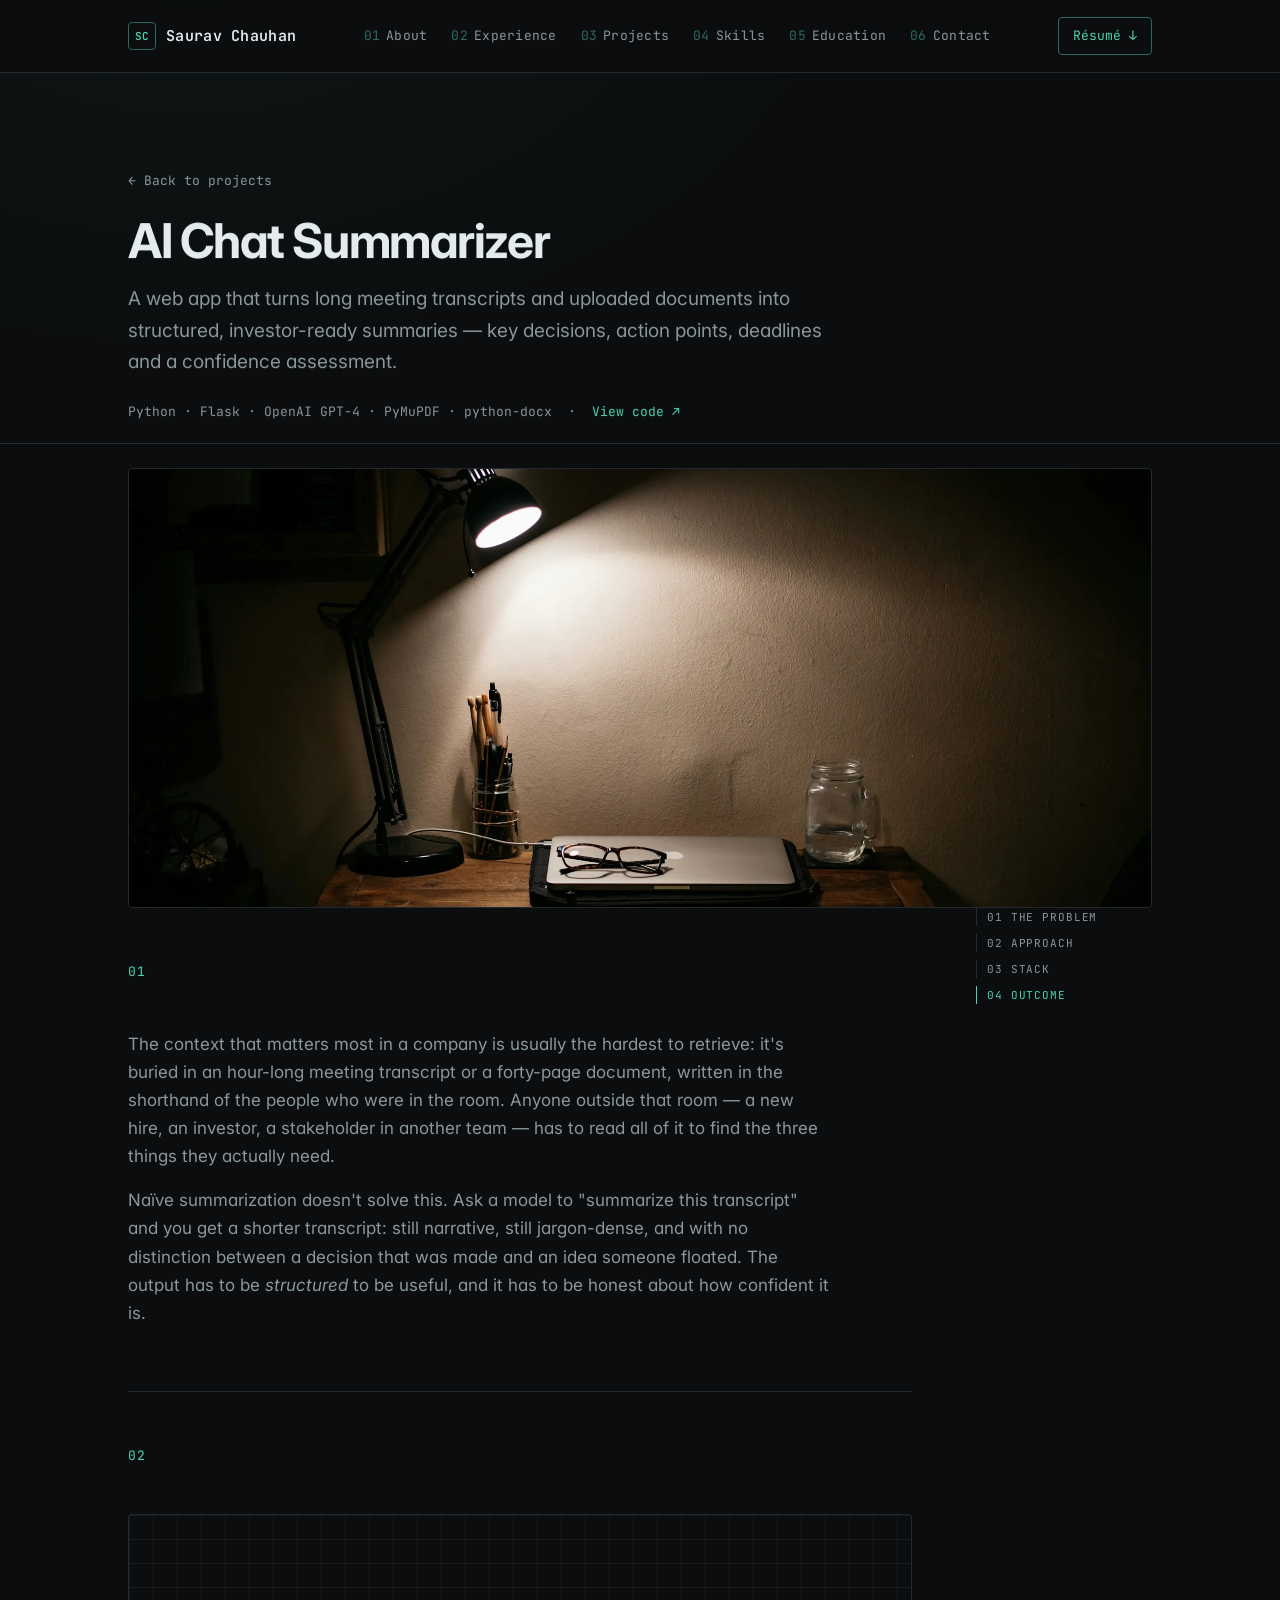
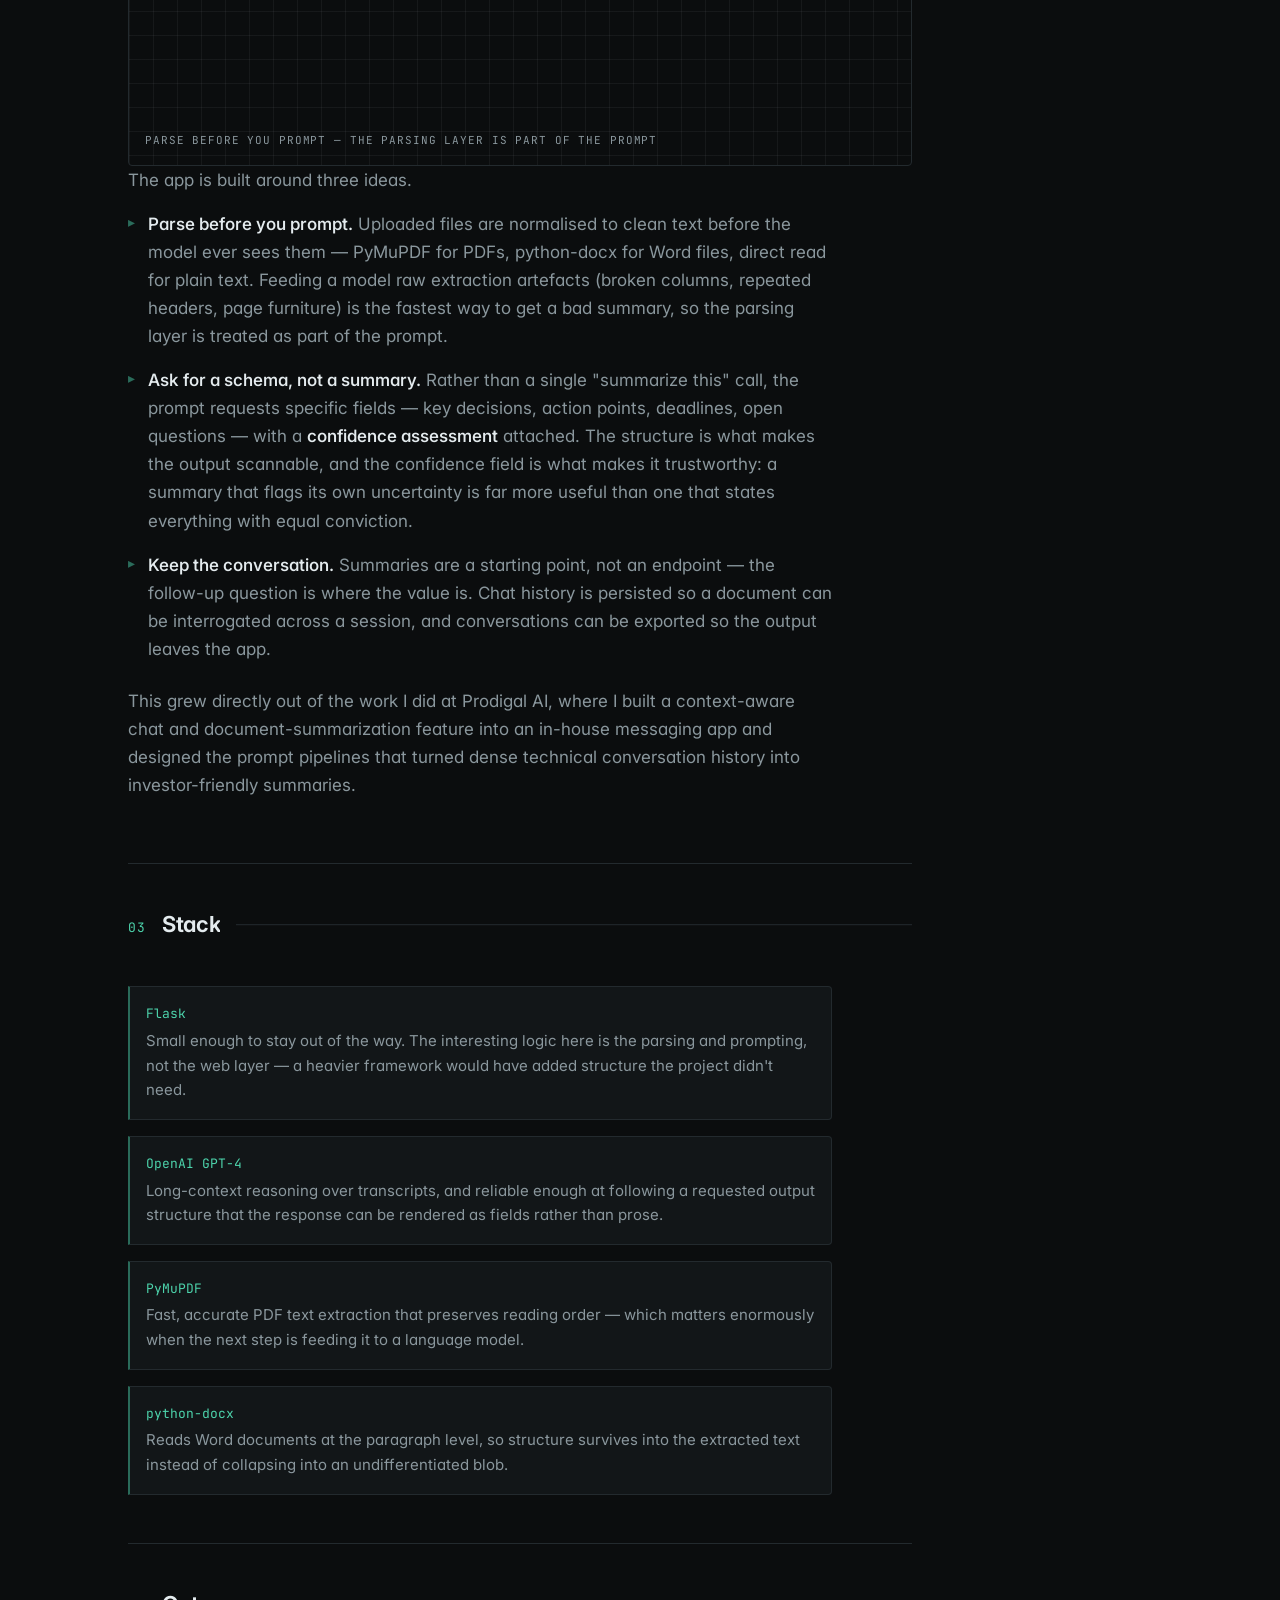
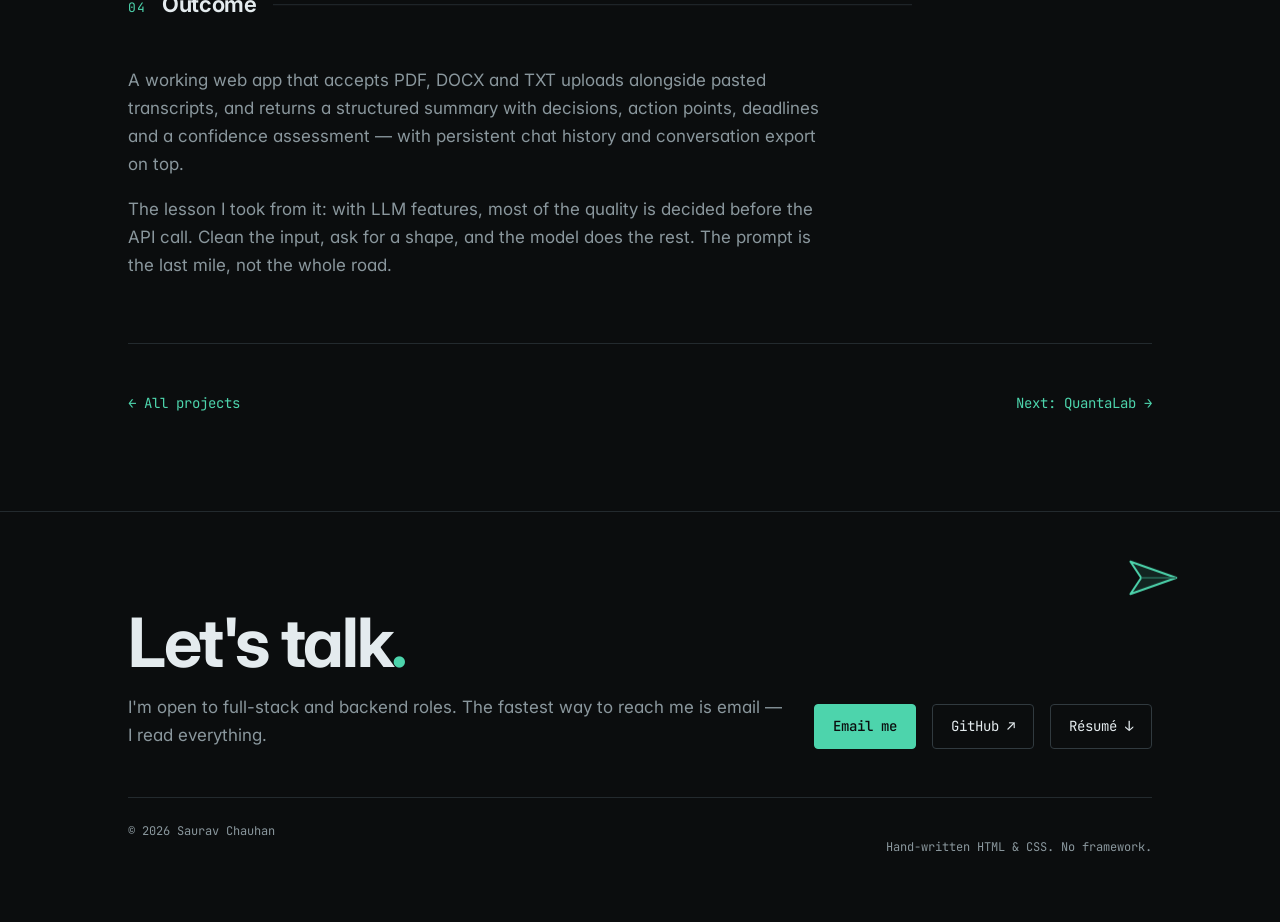
==== commit 242474c5: "Add files via upload" ====
--- a/projects/ai-chat-summarizer.html
+++ b/projects/ai-chat-summarizer.html
@@ -81,6 +81,19 @@
   </section>
 
   <div class="container">
+    <!-- Cover: Unsplash photo-1523380262778-076eb862d38f -->
+    <figure class="shot" data-shot>
+      <div class="shot-frame">
+        <div class="shot-inner">
+          <img src="/assets/img/ai-chat-summarizer-cover.webp"
+               alt="A desk lit by a single lamp in a dark room, with a closed laptop, reading glasses and a jar of pens."
+               width="2000" height="1250" loading="lazy" decoding="async">
+        </div>
+      </div>
+    </figure>
+  </div>
+
+  <div class="container">
    <div class="detail-grid">
     <div>
 
@@ -256,7 +269,7 @@
   <div class="container">
     <div class="footer-top">
       <div>
-        <h2>Let's talk.</h2>
+        <h2>Let's talk<span class="tail">.</span></h2>
         <p class="muted prose">
           I'm open to full-stack and backend roles. The fastest way to reach me is email — I read everything.
         </p>
--- a/assets/styles.css
+++ b/assets/styles.css
@@ -453,9 +453,9 @@
 }
 
 .section-head h2 {
-  font-size: clamp(1.5rem, 3vw, 2rem);
+  font-size: clamp(1.75rem, 3.5vw, 2.5rem);
   line-height: 1.15;
-  letter-spacing: -0.02em;
+  letter-spacing: -0.025em;
   font-weight: 650;
 }
 
@@ -853,7 +853,8 @@
 
 .site-footer {
   border-top: 1px solid var(--border);
-  padding-block: var(--s-8);
+  /* Extra headroom above the content is the flight's airspace */
+  padding-block: var(--s-12) var(--s-8);
   margin-top: var(--s-6);
 }
 
@@ -867,12 +868,17 @@
   .footer-top { grid-template-columns: 1fr auto; align-items: end; }
 }
 
+/* The closing statement gets display scale — the page's second-largest type
+   after the name, so the site ends as confidently as it opens. */
 .footer-top h2 {
-  font-size: clamp(1.75rem, 4vw, 2.5rem);
-  letter-spacing: -0.03em;
+  font-size: clamp(2.5rem, 6vw, 4.25rem);
+  line-height: 1.02;
+  letter-spacing: -0.035em;
   font-weight: 700;
   margin-bottom: var(--s-2);
 }
+
+.footer-top h2 .tail { color: var(--accent); }
 
 .contact-links {
   display: flex;
@@ -952,6 +958,27 @@
 
 .is-entered .mask-inner,
 .mask-inner.is-entered { transform: none; }
+
+/* --- Section headings arrive the same way -------------------------------
+   The hero h1's masked line reveal, systematized: JS wraps every section
+   heading in the same .mask/.mask-inner pair and arms its container. The
+   heading slides out of the clip and the rule draws to the edge beside it.
+   No-JS and reduced motion never get armed, so the default is simply text. */
+
+.mask-armed h2 .mask-inner {
+  transform: translateY(110%);
+  transition: transform 800ms var(--ease-out);
+}
+
+.mask-armed.is-visible h2 .mask-inner { transform: none; }
+
+.mask-armed .section-rule {
+  transform: translateY(-0.4em) scaleX(0);
+  transform-origin: 0 50%;
+  transition: transform 900ms var(--ease-meas) 200ms;
+}
+
+.mask-armed.is-visible .section-rule { transform: translateY(-0.4em) scaleX(1); }
 
 /* --- Reveal on scroll --- */
 
@@ -1538,6 +1565,91 @@
 .toc a.is-active { color: var(--accent); border-left-color: var(--accent); }
 
 
+/* --- Scroll-linked image frames ------------------------------------------
+   Three nested layers, because the three motions must not compete for one
+   transform property:
+
+     .shot         the frame  — clip-path wipe on enter   (one-shot, CSS)
+     .shot-inner   the settle — scale 1.12 → 1 on enter   (one-shot, CSS)
+     .shot img     the drift  — parallax                  (per-frame, from JS)
+
+   If the scale and the drift shared an element, the per-frame transform write
+   would clobber the CSS transition every frame and the settle would never play.
+
+   The image is (100 + 2×drift)% of the frame's height and sits drift% above it,
+   so a ±drift% travel never exposes an edge. --shot-drift is the single source
+   of truth: CSS sizes the image from it, JS reads it back in the measure pass.
+
+   Frame borrows the .console language — bar, border, radius — deliberately. A
+   bright screenshot needs a bezel between it and a near-black page, and reusing
+   the instrument frame already on the site beats inventing a second one. */
+
+.shot {
+  --shot-ar: 21 / 9;
+  --shot-drift: 9;
+  margin: var(--s-3) 0 0;
+  border: 1px solid var(--border);
+  border-radius: var(--radius);
+  background: var(--surface);
+  overflow: hidden;
+}
+
+.shot-bar {
+  display: flex;
+  flex-wrap: wrap;
+  align-items: center;
+  justify-content: space-between;
+  gap: var(--s-1);
+  padding: 0.5rem var(--s-2);
+  border-bottom: 1px solid var(--border);
+  background: var(--surface-2);
+}
+
+.shot-frame {
+  position: relative;
+  aspect-ratio: var(--shot-ar);
+  overflow: hidden;
+  background: var(--surface-2);
+}
+
+.shot-inner { position: absolute; inset: 0; }
+
+.shot img {
+  position: absolute;
+  left: 0;
+  width: 100%;
+  top: calc(var(--shot-drift) * -1%);
+  height: calc(100% + var(--shot-drift) * 2%);
+  object-fit: cover;
+  display: block;
+}
+
+.shot figcaption {
+  padding: var(--s-2);
+  font-size: 0.875rem;
+  color: var(--muted);
+  border-top: 1px solid var(--border);
+}
+
+/* The finished state is the default: with JS off or reduced motion on, the
+   image is simply there — unclipped, unscaled, no half-played animation. Only
+   .js-fx introduces a state to animate out of. */
+.js-fx .shot-frame {
+  clip-path: inset(0 0 100% 0);
+  transition: clip-path 900ms var(--ease-out);
+}
+
+.js-fx .shot.is-visible .shot-frame { clip-path: inset(0 0 0 0); }
+
+.js-fx .shot-inner {
+  transform: scale(1.12);
+  transition: transform 1100ms var(--ease-out);
+  will-change: transform;
+}
+
+.js-fx .shot.is-visible .shot-inner { transform: none; }
+
+
 /* 14. Kinetic layer ======================================================== */
 /* The four effects requested explicitly. Every one is gated on .js-fx (added
    only when reduced motion is off) and on a pointer/width guard, so none of it
@@ -1546,11 +1658,18 @@
 /* --- Hero particle field --- */
 
 .hero { position: relative; }
-.hero > .container { position: relative; z-index: 1; }
-
+.hero-sticky { position: relative; }
+.hero .container { position: relative; z-index: 1; }
+
+/* width/height are load-bearing, not belt-and-braces: <canvas> is a replaced
+   element, so an absolutely positioned one resolves to its intrinsic 300x150 and
+   drops `bottom` from the equation. With inset:0 alone the particle field draws
+   into a 300x150 box in the corner instead of filling the hero. */
 .hero-canvas {
   position: absolute;
   inset: 0;
+  width: 100%;
+  height: 100%;
   z-index: 0;
   pointer-events: none;
   opacity: 0;
@@ -1691,6 +1810,185 @@
 }
 
 
+/* --- Pinned hero: the request packet ---
+   Same scaffold as the projects stage — a tall stage, a sticky viewport-height
+   frame, one scroll-derived progress value. Layered on only when .js-hero-pin
+   is present, so no-JS, reduced motion, and any viewport too short or narrow to
+   hold the hero in 100vh all keep the ordinary hero. */
+
+html.js-hero-pin .hero { height: var(--hero-stage-h, 190vh); }
+
+html.js-hero-pin .hero-sticky {
+  position: sticky;
+  top: 0;
+  height: 100vh;
+  display: flex;
+  flex-direction: column;
+  justify-content: center;
+  overflow: hidden;
+}
+
+/* The packet only exists while the stage is pinned; without the pin there is no
+   travel to map it onto, so it never appears rather than sitting inert. */
+.packet { opacity: 0; }
+
+html.js-hero-pin .packet {
+  opacity: 0;
+  transition: opacity 260ms var(--ease);
+}
+
+html.js-hero-pin .packet.is-on { opacity: 1; }
+
+.packet-core { fill: var(--accent); }
+.packet-halo { fill: var(--accent); opacity: 0.16; }
+
+/* Direction carries meaning: a solid dot descending is the request, a hollow
+   ring climbing back is the response. */
+.packet.is-up .packet-core {
+  fill: none;
+  stroke: var(--accent);
+  stroke-width: 1.5;
+}
+
+.packet.is-up .packet-halo { opacity: 0.08; }
+
+.packet-label {
+  font-family: var(--font-mono);
+  font-size: 9px;
+  letter-spacing: 0.04em;
+  fill: var(--accent);
+}
+
+/* Stations light as the packet reaches them. Stroke only — opacity belongs to
+   [data-draw], which owns the entrance, and the two must not fight. */
+.station { transition: stroke 240ms var(--ease); }
+.station.is-lit { stroke: var(--accent); }
+
+/* --- Boot sequence ---
+   Built entirely by JS, so no-JS visitors never see a cover they cannot lift.
+   First visit per session only; any input skips it. The overlay lifts with the
+   veil's easing so arriving and navigating share one motion. */
+
+.boot {
+  position: fixed;
+  inset: 0;
+  z-index: 200;
+  background: var(--bg);
+  display: flex;
+  align-items: center;
+  justify-content: center;
+  transition: transform 560ms cubic-bezier(0.65, 0, 0.35, 1);
+}
+
+.boot.is-lifting { transform: translateY(-101%); }
+
+.boot-bar {
+  position: absolute;
+  top: 0;
+  left: 0;
+  width: 100%;
+  height: 2px;
+  background: var(--accent);
+  transform: scaleX(0);
+  transform-origin: 0 50%;
+  transition: transform 1150ms var(--ease-meas);
+}
+
+.boot.is-running .boot-bar { transform: scaleX(1); }
+
+.boot-panel {
+  width: min(24rem, 82vw);
+  font-family: var(--font-mono);
+  font-size: 0.8125rem;
+  color: var(--muted);
+}
+
+.boot-title {
+  font-size: var(--fs-micro);
+  letter-spacing: 0.08em;
+  text-transform: uppercase;
+  color: var(--text);
+  margin-bottom: var(--s-2);
+}
+
+.boot-line {
+  display: flex;
+  align-items: baseline;
+  gap: 0.75em;
+  margin-top: 0.55rem;
+  opacity: 0;
+  transform: translateY(6px);
+  transition: opacity 300ms var(--ease-out), transform 300ms var(--ease-out);
+}
+
+.boot-line.on { opacity: 1; transform: none; }
+
+.boot-leader {
+  flex: 1;
+  border-bottom: 1px dotted var(--border-lit);
+  transform: translateY(-0.25em);
+}
+
+.boot-ok,
+.boot-done { color: var(--accent); }
+
+/* --- Scroll-reactive tape ---
+   When JS drives the marquee, the CSS loop stands down. Everything else about
+   the tape (fade mask, hover colour) is unchanged. */
+
+html.js-tape .marquee-track { animation: none; }
+
+/* --- Contact flight ---
+   A paper plane crosses the footer on a scroll-scrubbed flight path — the one
+   vehicle this site can justify, since the section it flies over says "the
+   fastest way to reach me is email". Scene DOM is JS-built; without JS or with
+   reduced motion the footer is simply a footer. */
+
+.site-footer {
+  position: relative;
+  overflow: hidden;
+}
+
+.site-footer .container { position: relative; z-index: 1; }
+
+.flight {
+  position: absolute;
+  inset: 0;
+  z-index: 0;
+  pointer-events: none;
+  opacity: 0;
+  transition: opacity 500ms var(--ease);
+}
+
+.flight.is-on { opacity: 1; }
+
+.flight-svg {
+  position: absolute;
+  inset: 0;
+  width: 100%;
+  height: 100%;
+}
+
+/* Solid hairline rather than dashes: a dashed stroke cannot be progressively
+   revealed with the dashoffset trick, and at this opacity it reads as a vapor
+   trail either way. */
+.flight-trail {
+  fill: none;
+  stroke: var(--accent-dim);
+  stroke-width: 1;
+  opacity: 0.55;
+}
+
+.flight-plane {
+  position: absolute;
+  top: 0;
+  left: 0;
+  width: 54px;
+  height: 54px;
+  transform-origin: 50% 50%;
+  will-change: transform;
+}
+
 /* Reduced motion: the kinetic layer never initialises (JS gate), and anything
    that did render settles instantly. */
 @media (prefers-reduced-motion: reduce) {
